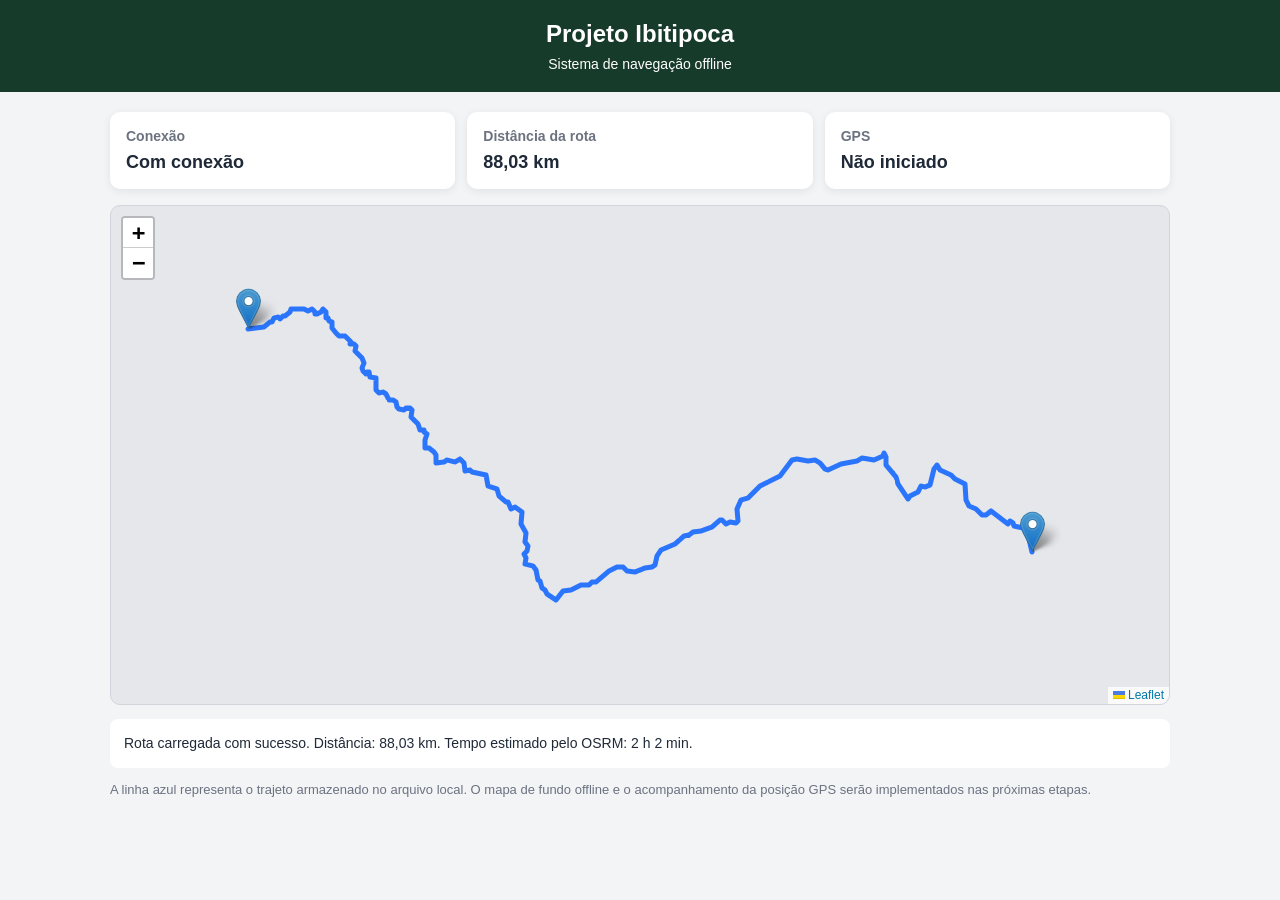
==== src/main/resources/static/index.html @ c3e4a7a7 "Adiciona interface web e dados offline da rota" ====
<!DOCTYPE html>
<html lang="pt-BR">
<head>
    <meta charset="UTF-8">
    <meta name="viewport" content="width=device-width, initial-scale=1.0">

    <title>Projeto Ibitipoca - Navegação Offline</title>

    <link rel="stylesheet" href="./leaflet/leaflet.css">

    <style>
        * {
            box-sizing: border-box;
        }

        body {
            margin: 0;
            font-family: Arial, sans-serif;
            background-color: #f3f4f6;
            color: #1f2937;
        }

        header {
            padding: 20px;
            background-color: #173b2b;
            color: white;
            text-align: center;
        }

        header h1 {
            margin: 0 0 8px;
            font-size: 24px;
        }

        header p {
            margin: 0;
            font-size: 14px;
        }

        main {
            width: 100%;
            max-width: 1100px;
            margin: 0 auto;
            padding: 20px;
        }

        .painel-status {
            display: flex;
            flex-wrap: wrap;
            gap: 12px;
            margin-bottom: 16px;
        }

        .cartao {
            flex: 1;
            min-width: 150px;
            padding: 16px;
            background-color: white;
            border-radius: 10px;
            box-shadow: 0 2px 8px rgba(0, 0, 0, 0.08);
        }

        .cartao h2 {
            margin: 0 0 8px;
            font-size: 14px;
            color: #6b7280;
        }

        .cartao p {
            margin: 0;
            font-size: 18px;
            font-weight: bold;
        }

        #mapa {
            width: 100%;
            height: 500px;
            background-color: #e5e7eb;
            border-radius: 10px;
            border: 1px solid #d1d5db;
            z-index: 1;
        }

        #status {
            margin-top: 14px;
            padding: 14px;
            background-color: white;
            border-radius: 8px;
            font-size: 14px;
            line-height: 1.5;
            overflow-wrap: anywhere;
        }

        .observacao {
            margin-top: 12px;
            color: #6b7280;
            font-size: 13px;
            line-height: 1.5;
        }

        @media (max-width: 600px) {
            main {
                padding: 12px;
            }

            header h1 {
                font-size: 20px;
            }

            #mapa {
                height: 400px;
            }

            .cartao {
                min-width: 130px;
            }
        }
    </style>
</head>

<body>
<header>
    <h1>Projeto Ibitipoca</h1>
    <p>Sistema de navegação offline</p>
</header>

<main>
    <section class="painel-status">
        <div class="cartao">
            <h2>Conexão</h2>
            <p id="conexao">Verificando...</p>
        </div>

        <div class="cartao">
            <h2>Distância da rota</h2>
            <p id="distancia">Calculando...</p>
        </div>

        <div class="cartao">
            <h2>GPS</h2>
            <p id="gps">Não iniciado</p>
        </div>
    </section>

    <section>
        <div id="mapa"></div>
        <div id="status">Inicializando o mapa...</div>

        <p class="observacao">
            A linha azul representa o trajeto armazenado no arquivo local.
            O mapa de fundo offline e o acompanhamento da posição GPS
            serão implementados nas próximas etapas.
        </p>
    </section>
</main>

<script src="./leaflet/leaflet.js"></script>

<script>
    const mapa = L.map('mapa').setView(
        [-21.764227, -43.350427],
        10
    );

    const status = document.getElementById('status');
    const conexao = document.getElementById('conexao');
    const distancia = document.getElementById('distancia');

    function atualizarConexao() {
        conexao.textContent = navigator.onLine
            ? 'Com conexão'
            : 'Sem conexão';
    }

    atualizarConexao();

    window.addEventListener('online', atualizarConexao);
    window.addEventListener('offline', atualizarConexao);

    fetch('./data/rota_navegacao_offline.json')
        .then(resposta => {
            if (!resposta.ok) {
                throw new Error(
                    'Não foi possível carregar o arquivo da rota.'
                );
            }

            return resposta.json();
        })
        .then(dados => {
            if (dados.code !== 'Ok' || !dados.routes?.length) {
                throw new Error(
                    'O arquivo não contém uma rota válida.'
                );
            }

            const rota = dados.routes[0];

            if (!rota.geometry?.coordinates?.length) {
                throw new Error(
                    'A rota não possui coordenadas para desenhar.'
                );
            }

            // O OSRM fornece [longitude, latitude].
            // O Leaflet utiliza [latitude, longitude].
            const coordenadas = rota.geometry.coordinates.map(
                ([longitude, latitude]) => [latitude, longitude]
            );

            const linhaRota = L.polyline(coordenadas, {
                color: '#1769ff',
                weight: 5,
                opacity: 0.9
            }).addTo(mapa);

            L.marker(coordenadas[0])
                .addTo(mapa)
                .bindPopup('Início da rota');

            L.marker(coordenadas[coordenadas.length - 1])
                .addTo(mapa)
                .bindPopup('Fim da rota');

            mapa.fitBounds(linhaRota.getBounds(), {
                padding: [20, 20]
            });

            distancia.textContent =
                (rota.distance / 1000)
                    .toFixed(2)
                    .replace('.', ',') + ' km';

            const duracaoMinutos = Math.round(rota.duration / 60);
            const horas = Math.floor(duracaoMinutos / 60);
            const minutos = duracaoMinutos % 60;

            status.textContent =
                'Rota carregada com sucesso. Distância: ' +
                distancia.textContent +
                '. Tempo estimado pelo OSRM: ' +
                horas + ' h ' + minutos + ' min.';

            console.log('Rota carregada:', rota);
            console.log('Quantidade de coordenadas:', coordenadas.length);
        })
        .catch(erro => {
            console.error('Erro ao carregar a rota:', erro);

            status.textContent =
                'Erro ao carregar a rota: ' + erro.message +
                ' Se o HTML foi aberto diretamente como arquivo, ' +
                'será necessário executar a aplicação em localhost.';
        });
</script>
</body>
</html>
---- src/main/resources/static/leaflet/leaflet.css ----
/* required styles */

.leaflet-pane,
.leaflet-tile,
.leaflet-marker-icon,
.leaflet-marker-shadow,
.leaflet-tile-container,
.leaflet-pane > svg,
.leaflet-pane > canvas,
.leaflet-zoom-box,
.leaflet-image-layer,
.leaflet-layer {
	position: absolute;
	left: 0;
	top: 0;
	}
.leaflet-container {
	overflow: hidden;
	}
.leaflet-tile,
.leaflet-marker-icon,
.leaflet-marker-shadow {
	-webkit-user-select: none;
	   -moz-user-select: none;
	        user-select: none;
	  -webkit-user-drag: none;
	}
/* Prevents IE11 from highlighting tiles in blue */
.leaflet-tile::selection {
	background: transparent;
}
/* Safari renders non-retina tile on retina better with this, but Chrome is worse */
.leaflet-safari .leaflet-tile {
	image-rendering: -webkit-optimize-contrast;
	}
/* hack that prevents hw layers "stretching" when loading new tiles */
.leaflet-safari .leaflet-tile-container {
	width: 1600px;
	height: 1600px;
	-webkit-transform-origin: 0 0;
	}
.leaflet-marker-icon,
.leaflet-marker-shadow {
	display: block;
	}
/* .leaflet-container svg: reset svg max-width decleration shipped in Joomla! (joomla.org) 3.x */
/* .leaflet-container img: map is broken in FF if you have max-width: 100% on tiles */
.leaflet-container .leaflet-overlay-pane svg {
	max-width: none !important;
	max-height: none !important;
	}
.leaflet-container .leaflet-marker-pane img,
.leaflet-container .leaflet-shadow-pane img,
.leaflet-container .leaflet-tile-pane img,
.leaflet-container img.leaflet-image-layer,
.leaflet-container .leaflet-tile {
	max-width: none !important;
	max-height: none !important;
	width: auto;
	padding: 0;
	}

.leaflet-container img.leaflet-tile {
	/* See: https://bugs.chromium.org/p/chromium/issues/detail?id=600120 */
	mix-blend-mode: plus-lighter;
}

.leaflet-container.leaflet-touch-zoom {
	-ms-touch-action: pan-x pan-y;
	touch-action: pan-x pan-y;
	}
.leaflet-container.leaflet-touch-drag {
	-ms-touch-action: pinch-zoom;
	/* Fallback for FF which doesn't support pinch-zoom */
	touch-action: none;
	touch-action: pinch-zoom;
}
.leaflet-container.leaflet-touch-drag.leaflet-touch-zoom {
	-ms-touch-action: none;
	touch-action: none;
}
.leaflet-container {
	-webkit-tap-highlight-color: transparent;
}
.leaflet-container a {
	-webkit-tap-highlight-color: rgba(51, 181, 229, 0.4);
}
.leaflet-tile {
	filter: inherit;
	visibility: hidden;
	}
.leaflet-tile-loaded {
	visibility: inherit;
	}
.leaflet-zoom-box {
	width: 0;
	height: 0;
	-moz-box-sizing: border-box;
	     box-sizing: border-box;
	z-index: 800;
	}
/* workaround for https://bugzilla.mozilla.org/show_bug.cgi?id=888319 */
.leaflet-overlay-pane svg {
	-moz-user-select: none;
	}

.leaflet-pane         { z-index: 400; }

.leaflet-tile-pane    { z-index: 200; }
.leaflet-overlay-pane { z-index: 400; }
.leaflet-shadow-pane  { z-index: 500; }
.leaflet-marker-pane  { z-index: 600; }
.leaflet-tooltip-pane   { z-index: 650; }
.leaflet-popup-pane   { z-index: 700; }

.leaflet-map-pane canvas { z-index: 100; }
.leaflet-map-pane svg    { z-index: 200; }

.leaflet-vml-shape {
	width: 1px;
	height: 1px;
	}
.lvml {
	behavior: url(#default#VML);
	display: inline-block;
	position: absolute;
	}


/* control positioning */

.leaflet-control {
	position: relative;
	z-index: 800;
	pointer-events: visiblePainted; /* IE 9-10 doesn't have auto */
	pointer-events: auto;
	}
.leaflet-top,
.leaflet-bottom {
	position: absolute;
	z-index: 1000;
	pointer-events: none;
	}
.leaflet-top {
	top: 0;
	}
.leaflet-right {
	right: 0;
	}
.leaflet-bottom {
	bottom: 0;
	}
.leaflet-left {
	left: 0;
	}
.leaflet-control {
	float: left;
	clear: both;
	}
.leaflet-right .leaflet-control {
	float: right;
	}
.leaflet-top .leaflet-control {
	margin-top: 10px;
	}
.leaflet-bottom .leaflet-control {
	margin-bottom: 10px;
	}
.leaflet-left .leaflet-control {
	margin-left: 10px;
	}
.leaflet-right .leaflet-control {
	margin-right: 10px;
	}


/* zoom and fade animations */

.leaflet-fade-anim .leaflet-popup {
	opacity: 0;
	-webkit-transition: opacity 0.2s linear;
	   -moz-transition: opacity 0.2s linear;
	        transition: opacity 0.2s linear;
	}
.leaflet-fade-anim .leaflet-map-pane .leaflet-popup {
	opacity: 1;
	}
.leaflet-zoom-animated {
	-webkit-transform-origin: 0 0;
	    -ms-transform-origin: 0 0;
	        transform-origin: 0 0;
	}
svg.leaflet-zoom-animated {
	will-change: transform;
}

.leaflet-zoom-anim .leaflet-zoom-animated {
	-webkit-transition: -webkit-transform 0.25s cubic-bezier(0,0,0.25,1);
	   -moz-transition:    -moz-transform 0.25s cubic-bezier(0,0,0.25,1);
	        transition:         transform 0.25s cubic-bezier(0,0,0.25,1);
	}
.leaflet-zoom-anim .leaflet-tile,
.leaflet-pan-anim .leaflet-tile {
	-webkit-transition: none;
	   -moz-transition: none;
	        transition: none;
	}

.leaflet-zoom-anim .leaflet-zoom-hide {
	visibility: hidden;
	}


/* cursors */

.leaflet-interactive {
	cursor: pointer;
	}
.leaflet-grab {
	cursor: -webkit-grab;
	cursor:    -moz-grab;
	cursor:         grab;
	}
.leaflet-crosshair,
.leaflet-crosshair .leaflet-interactive {
	cursor: crosshair;
	}
.leaflet-popup-pane,
.leaflet-control {
	cursor: auto;
	}
.leaflet-dragging .leaflet-grab,
.leaflet-dragging .leaflet-grab .leaflet-interactive,
.leaflet-dragging .leaflet-marker-draggable {
	cursor: move;
	cursor: -webkit-grabbing;
	cursor:    -moz-grabbing;
	cursor:         grabbing;
	}

/* marker & overlays interactivity */
.leaflet-marker-icon,
.leaflet-marker-shadow,
.leaflet-image-layer,
.leaflet-pane > svg path,
.leaflet-tile-container {
	pointer-events: none;
	}

.leaflet-marker-icon.leaflet-interactive,
.leaflet-image-layer.leaflet-interactive,
.leaflet-pane > svg path.leaflet-interactive,
svg.leaflet-image-layer.leaflet-interactive path {
	pointer-events: visiblePainted; /* IE 9-10 doesn't have auto */
	pointer-events: auto;
	}

/* visual tweaks */

.leaflet-container {
	background: #ddd;
	outline-offset: 1px;
	}
.leaflet-container a {
	color: #0078A8;
	}
.leaflet-zoom-box {
	border: 2px dotted #38f;
	background: rgba(255,255,255,0.5);
	}


/* general typography */
.leaflet-container {
	font-family: "Helvetica Neue", Arial, Helvetica, sans-serif;
	font-size: 12px;
	font-size: 0.75rem;
	line-height: 1.5;
	}


/* general toolbar styles */

.leaflet-bar {
	box-shadow: 0 1px 5px rgba(0,0,0,0.65);
	border-radius: 4px;
	}
.leaflet-bar a {
	background-color: #fff;
	border-bottom: 1px solid #ccc;
	width: 26px;
	height: 26px;
	line-height: 26px;
	display: block;
	text-align: center;
	text-decoration: none;
	color: black;
	}
.leaflet-bar a,
.leaflet-control-layers-toggle {
	background-position: 50% 50%;
	background-repeat: no-repeat;
	display: block;
	}
.leaflet-bar a:hover,
.leaflet-bar a:focus {
	background-color: #f4f4f4;
	}
.leaflet-bar a:first-child {
	border-top-left-radius: 4px;
	border-top-right-radius: 4px;
	}
.leaflet-bar a:last-child {
	border-bottom-left-radius: 4px;
	border-bottom-right-radius: 4px;
	border-bottom: none;
	}
.leaflet-bar a.leaflet-disabled {
	cursor: default;
	background-color: #f4f4f4;
	color: #bbb;
	}

.leaflet-touch .leaflet-bar a {
	width: 30px;
	height: 30px;
	line-height: 30px;
	}
.leaflet-touch .leaflet-bar a:first-child {
	border-top-left-radius: 2px;
	border-top-right-radius: 2px;
	}
.leaflet-touch .leaflet-bar a:last-child {
	border-bottom-left-radius: 2px;
	border-bottom-right-radius: 2px;
	}

/* zoom control */

.leaflet-control-zoom-in,
.leaflet-control-zoom-out {
	font: bold 18px 'Lucida Console', Monaco, monospace;
	text-indent: 1px;
	}

.leaflet-touch .leaflet-control-zoom-in, .leaflet-touch .leaflet-control-zoom-out  {
	font-size: 22px;
	}


/* layers control */

.leaflet-control-layers {
	box-shadow: 0 1px 5px rgba(0,0,0,0.4);
	background: #fff;
	border-radius: 5px;
	}
.leaflet-control-layers-toggle {
	background-image: url(images/layers.png);
	width: 36px;
	height: 36px;
	}
.leaflet-retina .leaflet-control-layers-toggle {
	background-image: url(images/layers-2x.png);
	background-size: 26px 26px;
	}
.leaflet-touch .leaflet-control-layers-toggle {
	width: 44px;
	height: 44px;
	}
.leaflet-control-layers .leaflet-control-layers-list,
.leaflet-control-layers-expanded .leaflet-control-layers-toggle {
	display: none;
	}
.leaflet-control-layers-expanded .leaflet-control-layers-list {
	display: block;
	position: relative;
	}
.leaflet-control-layers-expanded {
	padding: 6px 10px 6px 6px;
	color: #333;
	background: #fff;
	}
.leaflet-control-layers-scrollbar {
	overflow-y: scroll;
	overflow-x: hidden;
	padding-right: 5px;
	}
.leaflet-control-layers-selector {
	margin-top: 2px;
	position: relative;
	top: 1px;
	}
.leaflet-control-layers label {
	display: block;
	font-size: 13px;
	font-size: 1.08333em;
	}
.leaflet-control-layers-separator {
	height: 0;
	border-top: 1px solid #ddd;
	margin: 5px -10px 5px -6px;
	}

/* Default icon URLs */
.leaflet-default-icon-path { /* used only in path-guessing heuristic, see L.Icon.Default */
	background-image: url(images/marker-icon.png);
	}


/* attribution and scale controls */

.leaflet-container .leaflet-control-attribution {
	background: #fff;
	background: rgba(255, 255, 255, 0.8);
	margin: 0;
	}
.leaflet-control-attribution,
.leaflet-control-scale-line {
	padding: 0 5px;
	color: #333;
	line-height: 1.4;
	}
.leaflet-control-attribution a {
	text-decoration: none;
	}
.leaflet-control-attribution a:hover,
.leaflet-control-attribution a:focus {
	text-decoration: underline;
	}
.leaflet-attribution-flag {
	display: inline !important;
	vertical-align: baseline !important;
	width: 1em;
	height: 0.6669em;
	}
.leaflet-left .leaflet-control-scale {
	margin-left: 5px;
	}
.leaflet-bottom .leaflet-control-scale {
	margin-bottom: 5px;
	}
.leaflet-control-scale-line {
	border: 2px solid #777;
	border-top: none;
	line-height: 1.1;
	padding: 2px 5px 1px;
	white-space: nowrap;
	-moz-box-sizing: border-box;
	     box-sizing: border-box;
	background: rgba(255, 255, 255, 0.8);
	text-shadow: 1px 1px #fff;
	}
.leaflet-control-scale-line:not(:first-child) {
	border-top: 2px solid #777;
	border-bottom: none;
	margin-top: -2px;
	}
.leaflet-control-scale-line:not(:first-child):not(:last-child) {
	border-bottom: 2px solid #777;
	}

.leaflet-touch .leaflet-control-attribution,
.leaflet-touch .leaflet-control-layers,
.leaflet-touch .leaflet-bar {
	box-shadow: none;
	}
.leaflet-touch .leaflet-control-layers,
.leaflet-touch .leaflet-bar {
	border: 2px solid rgba(0,0,0,0.2);
	background-clip: padding-box;
	}


/* popup */

.leaflet-popup {
	position: absolute;
	text-align: center;
	margin-bottom: 20px;
	}
.leaflet-popup-content-wrapper {
	padding: 1px;
	text-align: left;
	border-radius: 12px;
	}
.leaflet-popup-content {
	margin: 13px 24px 13px 20px;
	line-height: 1.3;
	font-size: 13px;
	font-size: 1.08333em;
	min-height: 1px;
	}
.leaflet-popup-content p {
	margin: 17px 0;
	margin: 1.3em 0;
	}
.leaflet-popup-tip-container {
	width: 40px;
	height: 20px;
	position: absolute;
	left: 50%;
	margin-top: -1px;
	margin-left: -20px;
	overflow: hidden;
	pointer-events: none;
	}
.leaflet-popup-tip {
	width: 17px;
	height: 17px;
	padding: 1px;

	margin: -10px auto 0;
	pointer-events: auto;

	-webkit-transform: rotate(45deg);
	   -moz-transform: rotate(45deg);
	    -ms-transform: rotate(45deg);
	        transform: rotate(45deg);
	}
.leaflet-popup-content-wrapper,
.leaflet-popup-tip {
	background: white;
	color: #333;
	box-shadow: 0 3px 14px rgba(0,0,0,0.4);
	}
.leaflet-container a.leaflet-popup-close-button {
	position: absolute;
	top: 0;
	right: 0;
	border: none;
	text-align: center;
	width: 24px;
	height: 24px;
	font: 16px/24px Tahoma, Verdana, sans-serif;
	color: #757575;
	text-decoration: none;
	background: transparent;
	}
.leaflet-container a.leaflet-popup-close-button:hover,
.leaflet-container a.leaflet-popup-close-button:focus {
	color: #585858;
	}
.leaflet-popup-scrolled {
	overflow: auto;
	}

.leaflet-oldie .leaflet-popup-content-wrapper {
	-ms-zoom: 1;
	}
.leaflet-oldie .leaflet-popup-tip {
	width: 24px;
	margin: 0 auto;

	-ms-filter: "progid:DXImageTransform.Microsoft.Matrix(M11=0.70710678, M12=0.70710678, M21=-0.70710678, M22=0.70710678)";
	filter: progid:DXImageTransform.Microsoft.Matrix(M11=0.70710678, M12=0.70710678, M21=-0.70710678, M22=0.70710678);
	}

.leaflet-oldie .leaflet-control-zoom,
.leaflet-oldie .leaflet-control-layers,
.leaflet-oldie .leaflet-popup-content-wrapper,
.leaflet-oldie .leaflet-popup-tip {
	border: 1px solid #999;
	}


/* div icon */

.leaflet-div-icon {
	background: #fff;
	border: 1px solid #666;
	}


/* Tooltip */
/* Base styles for the element that has a tooltip */
.leaflet-tooltip {
	position: absolute;
	padding: 6px;
	background-color: #fff;
	border: 1px solid #fff;
	border-radius: 3px;
	color: #222;
	white-space: nowrap;
	-webkit-user-select: none;
	-moz-user-select: none;
	-ms-user-select: none;
	user-select: none;
	pointer-events: none;
	box-shadow: 0 1px 3px rgba(0,0,0,0.4);
	}
.leaflet-tooltip.leaflet-interactive {
	cursor: pointer;
	pointer-events: auto;
	}
.leaflet-tooltip-top:before,
.leaflet-tooltip-bottom:before,
.leaflet-tooltip-left:before,
.leaflet-tooltip-right:before {
	position: absolute;
	pointer-events: none;
	border: 6px solid transparent;
	background: transparent;
	content: "";
	}

/* Directions */

.leaflet-tooltip-bottom {
	margin-top: 6px;
}
.leaflet-tooltip-top {
	margin-top: -6px;
}
.leaflet-tooltip-bottom:before,
.leaflet-tooltip-top:before {
	left: 50%;
	margin-left: -6px;
	}
.leaflet-tooltip-top:before {
	bottom: 0;
	margin-bottom: -12px;
	border-top-color: #fff;
	}
.leaflet-tooltip-bottom:before {
	top: 0;
	margin-top: -12px;
	margin-left: -6px;
	border-bottom-color: #fff;
	}
.leaflet-tooltip-left {
	margin-left: -6px;
}
.leaflet-tooltip-right {
	margin-left: 6px;
}
.leaflet-tooltip-left:before,
.leaflet-tooltip-right:before {
	top: 50%;
	margin-top: -6px;
	}
.leaflet-tooltip-left:before {
	right: 0;
	margin-right: -12px;
	border-left-color: #fff;
	}
.leaflet-tooltip-right:before {
	left: 0;
	margin-left: -12px;
	border-right-color: #fff;
	}

/* Printing */

@media print {
	/* Prevent printers from removing background-images of controls. */
	.leaflet-control {
		-webkit-print-color-adjust: exact;
		print-color-adjust: exact;
		}
	}
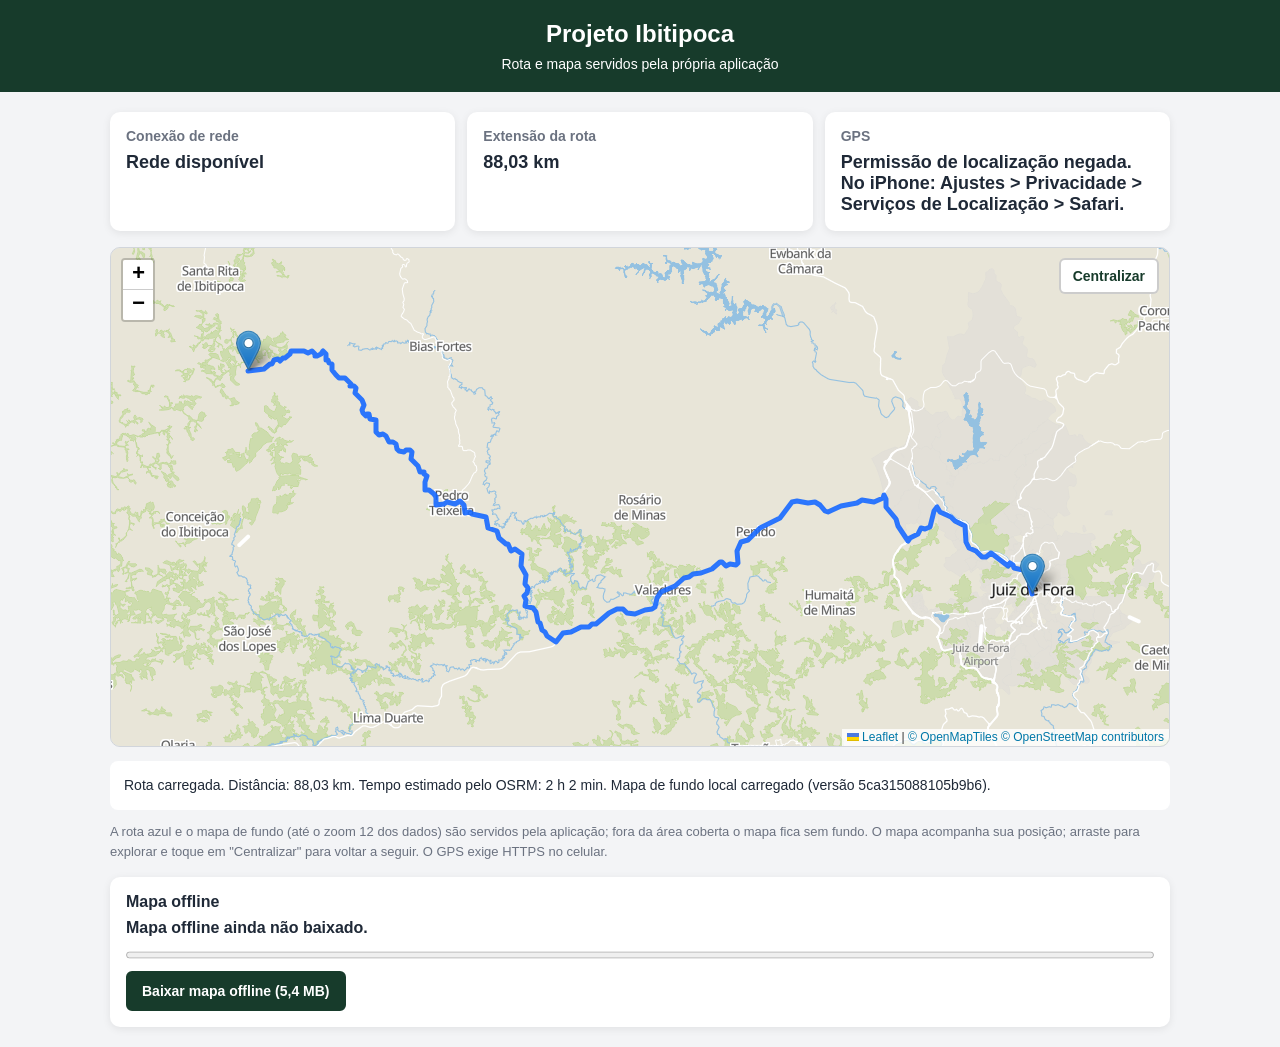
==== commit 3c7901dd: "feat: implementa mapa e navegação offline" ====
--- a/src/main/resources/static/index.html
+++ b/src/main/resources/static/index.html
@@ -1,47 +1,39 @@
-
 <!DOCTYPE html>
 <html lang="pt-BR">
 <head>
     <meta charset="UTF-8">
     <meta name="viewport" content="width=device-width, initial-scale=1.0">
-
-    <title>Projeto Ibitipoca - Navegação Offline</title>
+    <title>Projeto Ibitipoca - Navegação</title>
+
+    <!-- Evita o pedido automático (e o 404) de /favicon.ico -->
+    <link rel="icon" href="data:,">
 
     <link rel="stylesheet" href="./leaflet/leaflet.css">
 
     <style>
-        * {
-            box-sizing: border-box;
-        }
+        * { box-sizing: border-box; }
 
         body {
             margin: 0;
             font-family: Arial, sans-serif;
-            background-color: #f3f4f6;
+            background: #f3f4f6;
             color: #1f2937;
         }
 
         header {
             padding: 20px;
-            background-color: #173b2b;
+            background: #173b2b;
             color: white;
             text-align: center;
         }
 
-        header h1 {
-            margin: 0 0 8px;
-            font-size: 24px;
-        }
-
-        header p {
-            margin: 0;
-            font-size: 14px;
-        }
+        header h1 { margin: 0 0 8px; font-size: 24px; }
+        header p { margin: 0; font-size: 14px; }
 
         main {
             width: 100%;
             max-width: 1100px;
-            margin: 0 auto;
+            margin: auto;
             padding: 20px;
         }
 
@@ -56,9 +48,9 @@
             flex: 1;
             min-width: 150px;
             padding: 16px;
-            background-color: white;
+            background: white;
             border-radius: 10px;
-            box-shadow: 0 2px 8px rgba(0, 0, 0, 0.08);
+            box-shadow: 0 2px 8px #00000014;
         }
 
         .cartao h2 {
@@ -67,25 +59,38 @@
             color: #6b7280;
         }
 
-        .cartao p {
-            margin: 0;
-            font-size: 18px;
-            font-weight: bold;
+        .cartao p { margin: 0; font-size: 18px; font-weight: bold; }
+
+        .cartao.alerta {
+            background: #fde2e1;
+            outline: 3px solid #c92a2a;
+        }
+
+        .cartao.alerta p { color: #a61e1e; }
+
+        .botao-centralizar {
+            padding: 8px 12px;
+            font: bold 14px Arial, sans-serif;
+            color: #173b2b;
+            background: white;
+            border: 2px solid #00000033;
+            border-radius: 6px;
+            cursor: pointer;
         }
 
         #mapa {
             width: 100%;
             height: 500px;
-            background-color: #e5e7eb;
+            background: #e5e7eb;
+            border: 1px solid #d1d5db;
             border-radius: 10px;
-            border: 1px solid #d1d5db;
             z-index: 1;
         }
 
         #status {
             margin-top: 14px;
             padding: 14px;
-            background-color: white;
+            background: white;
             border-radius: 8px;
             font-size: 14px;
             line-height: 1.5;
@@ -99,22 +104,41 @@
             line-height: 1.5;
         }
 
+        .painel-offline {
+            margin-top: 16px;
+            padding: 16px;
+            background: white;
+            border-radius: 10px;
+            box-shadow: 0 2px 8px #00000014;
+        }
+
+        .painel-offline h2 { margin: 0 0 8px; font-size: 16px; }
+        .painel-offline p { margin: 0 0 8px; }
+        #offline-estado { font-weight: bold; }
+        #offline-estado.completo { color: #087f5b; }
+        #offline-estado.problema { color: #a61e1e; }
+
+        #offline-progresso { width: 100%; height: 14px; }
+
+        .botoes-offline { display: flex; flex-wrap: wrap; gap: 8px; margin-top: 8px; }
+
+        .botoes-offline button {
+            padding: 10px 14px;
+            font: bold 14px Arial, sans-serif;
+            border-radius: 6px;
+            border: 2px solid #173b2b;
+            cursor: pointer;
+        }
+
+        #offline-baixar { color: white; background: #173b2b; }
+        #offline-baixar:disabled { opacity: 0.6; cursor: default; }
+        #offline-cancelar { color: #173b2b; background: white; }
+
         @media (max-width: 600px) {
-            main {
-                padding: 12px;
-            }
-
-            header h1 {
-                font-size: 20px;
-            }
-
-            #mapa {
-                height: 400px;
-            }
-
-            .cartao {
-                min-width: 130px;
-            }
+            main { padding: 12px; }
+            header h1 { font-size: 20px; }
+            #mapa { height: 400px; }
+            .cartao { min-width: 130px; }
         }
     </style>
 </head>
@@ -122,22 +146,20 @@
 <body>
 <header>
     <h1>Projeto Ibitipoca</h1>
-    <p>Sistema de navegação offline</p>
+    <p>Rota e mapa servidos pela própria aplicação</p>
 </header>
 
 <main>
     <section class="painel-status">
         <div class="cartao">
-            <h2>Conexão</h2>
+            <h2>Conexão de rede</h2>
             <p id="conexao">Verificando...</p>
         </div>
-
         <div class="cartao">
-            <h2>Distância da rota</h2>
+            <h2>Extensão da rota</h2>
             <p id="distancia">Calculando...</p>
         </div>
-
-        <div class="cartao">
+        <div class="cartao" id="cartao-gps">
             <h2>GPS</h2>
             <p id="gps">Não iniciado</p>
         </div>
@@ -146,35 +168,229 @@
     <section>
         <div id="mapa"></div>
         <div id="status">Inicializando o mapa...</div>
-
         <p class="observacao">
-            A linha azul representa o trajeto armazenado no arquivo local.
-            O mapa de fundo offline e o acompanhamento da posição GPS
-            serão implementados nas próximas etapas.
+            A rota azul e o mapa de fundo (até o zoom 12 dos dados) são servidos pela
+            aplicação; fora da área coberta o mapa fica sem fundo.
+            O mapa acompanha sua posição; arraste para explorar e toque em
+            "Centralizar" para voltar a seguir. O GPS exige HTTPS no celular.
         </p>
     </section>
+
+    <section class="painel-offline" aria-labelledby="titulo-offline">
+        <h2 id="titulo-offline">Mapa offline</h2>
+        <p id="offline-estado" aria-live="polite">Verificando...</p>
+        <progress id="offline-progresso" max="100" value="0" hidden></progress>
+        <p id="offline-detalhe" class="observacao"></p>
+        <div class="botoes-offline">
+            <button id="offline-baixar" type="button" disabled>Baixar mapa offline</button>
+            <button id="offline-cancelar" type="button" hidden>Cancelar</button>
+        </div>
+    </section>
 </main>
 
 <script src="./leaflet/leaflet.js"></script>
-
+<script src="./js/navegacao.js"></script>
+<script src="./js/registro-sw.js"></script>
+<script src="./js/download-mapa.js"></script>
 <script>
+    const status = document.getElementById('status');
+    const conexao = document.getElementById('conexao');
+    const distancia = document.getElementById('distancia');
+    let mensagemRota = '';
+    let mensagemMapa = '';
+    let mensagemOffline = '';
+
+    function atualizarStatus() {
+        status.textContent = [mensagemRota, mensagemMapa, mensagemOffline]
+            .filter(Boolean).join(' ');
+    }
+
+    // Registrado após o carregamento para não competir com a rota e os tiles.
+    window.addEventListener('load', () => {
+        window.RegistroSW.registrar(resultado => {
+            mensagemOffline = resultado.mensagem;
+            atualizarStatus();
+        });
+    });
+
     const mapa = L.map('mapa').setView(
         [-21.764227, -43.350427],
         10
     );
 
-    const status = document.getElementById('status');
-    const conexao = document.getElementById('conexao');
-    const distancia = document.getElementById('distancia');
+    // Ícone dos marcadores de início e fim da rota.
+    // Usa L.icon com URLs completas e relativas, sem passar por
+    // L.Icon.Default (que concatena o imagePath e duplicava o caminho).
+    const iconeMarcador = L.icon({
+        iconUrl:       './leaflet/images/marker-icon.png',
+        shadowUrl:     './leaflet/images/marker-shadow.png',
+        iconSize:      [25, 41],
+        iconAnchor:    [12, 41],
+        popupAnchor:   [1, -34],
+        shadowSize:    [41, 41]
+    });
+
+
+    let tilesCarregados = false;
+    let falhasTiles = 0;
+    let versaoTiles = '';
 
     function atualizarConexao() {
         conexao.textContent = navigator.onLine
-            ? 'Com conexão'
-            : 'Sem conexão';
+            ? 'Rede disponível'
+            : 'Sem conexão de rede';
     }
 
+    function atualizarEstadoMapa() {
+        if (falhasTiles > 0) {
+            mensagemMapa = 'Não foi possível carregar ' + falhasTiles +
+                ' tile(s) do mapa de fundo.';
+        } else if (tilesCarregados) {
+            mensagemMapa = 'Mapa de fundo local carregado (versão ' +
+                versaoTiles + ').';
+        }
+        atualizarStatus();
+    }
+
+    // Tiles PNG gerados por scripts/gerar-tiles.mjs e servidos pela aplicação.
+    fetch('./tiles/manifesto.json')
+        .then(resposta => {
+            if (!resposta.ok) throw new Error('Manifesto dos tiles indisponível.');
+            return resposta.json();
+        })
+        .then(manifesto => {
+            const [oeste, sul, leste, norte] = manifesto.limites;
+            const cobertura = L.latLngBounds([sul, oeste], [norte, leste]);
+            versaoTiles = manifesto.versao;
+
+            // Um tile de 512 px no zoom z equivale ao zoom z + 1 do Leaflet.
+            const camadaMapa = L.tileLayer('./tiles/{z}/{x}/{y}.png', {
+                tileSize: manifesto.tamanhoTile,
+                zoomOffset: -1,
+                minZoom: 1,
+                // Acima do zoom nativo o Leaflet amplia os tiles existentes.
+                maxZoom: 17,
+                maxNativeZoom: manifesto.zoomMax + 1,
+                // Não pede tiles fora da área gerada.
+                bounds: cobertura,
+                attribution: manifesto.atribuicao
+            });
+            camadaMapa.on('tileload', () => {
+                tilesCarregados = true;
+                atualizarEstadoMapa();
+            });
+            camadaMapa.on('tileerror', () => {
+                falhasTiles++;
+                atualizarEstadoMapa();
+            });
+            camadaMapa.addTo(mapa);
+        })
+        .catch(erro => {
+            console.error('Erro ao preparar o mapa de fundo:', erro);
+            mensagemMapa = erro.message ||
+                'Não foi possível carregar o mapa de fundo.';
+            atualizarStatus();
+        });
+
+    // ---- Download do mapa para uso offline ----
+    const offlineEstado = document.getElementById('offline-estado');
+    const offlineProgresso = document.getElementById('offline-progresso');
+    const offlineDetalhe = document.getElementById('offline-detalhe');
+    const botaoBaixar = document.getElementById('offline-baixar');
+    const botaoCancelar = document.getElementById('offline-cancelar');
+
+    function formatarMB(bytes) {
+        return (bytes / 1048576).toLocaleString('pt-BR', {
+            minimumFractionDigits: 1,
+            maximumFractionDigits: 1
+        }) + ' MB';
+    }
+
+    function mostrarDownload(r) {
+        const contagem = r.concluidos + ' de ' + r.total + ' tiles';
+        const baixando = r.estado === 'baixando';
+        let estado;
+        let detalhe = '';
+        let rotuloBotao = 'Continuar download';
+
+        switch (r.estado) {
+            case 'baixando':
+                estado = 'Baixando mapa: ' + r.percentual + '% (' + contagem + ')';
+                detalhe = formatarMB(r.bytesConcluidos) + ' de ' +
+                    formatarMB(r.bytesTotais) + ' guardados; ' +
+                    formatarMB(r.bytesTransferidos) + ' transferidos nesta sessão.';
+                if (r.falhas.length) {
+                    detalhe += ' ' + r.falhas.length + ' falha(s) até agora.';
+                }
+                break;
+            case 'completo':
+                estado = 'Mapa disponível offline (' + r.total + ' tiles, ' +
+                    formatarMB(r.bytesTotais) + ').';
+                detalhe = 'Versão ' + r.versao + '.';
+                if (r.persistente === false) {
+                    detalhe += ' O navegador não garantiu armazenamento permanente; ' +
+                        'no iPhone, use o app adicionado à Tela de Início.';
+                }
+                rotuloBotao = 'Mapa offline completo';
+                break;
+            case 'incompleto':
+                if (r.concluidos === 0) {
+                    estado = 'Mapa offline ainda não baixado.';
+                    rotuloBotao = 'Baixar mapa offline (' + formatarMB(r.bytesTotais) + ')';
+                } else {
+                    estado = 'Mapa offline incompleto: ' + contagem + '.';
+                }
+                break;
+            case 'cancelado':
+                estado = 'Download cancelado: ' + contagem + ' guardados.';
+                break;
+            case 'parcial':
+            case 'espaco':
+            case 'erro':
+                estado = r.mensagem;
+                if (r.total) detalhe = contagem + ' guardados.';
+                rotuloBotao = r.concluidos ? 'Continuar download' : 'Tentar novamente';
+                break;
+            default:
+                estado = r.mensagem || 'Mapa offline indisponível.';
+        }
+
+        offlineEstado.textContent = estado;
+        offlineEstado.classList.toggle('completo', r.estado === 'completo');
+        offlineEstado.classList.toggle('problema',
+            ['parcial', 'espaco', 'erro', 'indisponivel'].includes(r.estado));
+        offlineDetalhe.textContent = detalhe;
+        offlineProgresso.hidden = !r.total;
+        offlineProgresso.value = r.percentual || 0;
+        botaoBaixar.hidden = baixando;
+        botaoBaixar.textContent = rotuloBotao;
+        botaoBaixar.disabled = r.estado === 'completo' || r.estado === 'indisponivel';
+        botaoCancelar.hidden = !baixando;
+        if (!baixando) {
+            botaoCancelar.disabled = false;
+            botaoCancelar.textContent = 'Cancelar';
+        }
+    }
+
+    const downloadMapa = window.DownloadMapa.criar({ aoProgresso: mostrarDownload });
+
+    botaoBaixar.addEventListener('click', () => {
+        botaoBaixar.disabled = true;
+        downloadMapa.baixar();
+    });
+
+    botaoCancelar.addEventListener('click', () => {
+        botaoCancelar.disabled = true;
+        botaoCancelar.textContent = 'Cancelando...';
+        downloadMapa.cancelar();
+    });
+
+    downloadMapa.verificar().then(resultado => {
+        // Não sobrescreve o progresso se o usuário já iniciou o download.
+        if (!downloadMapa.emAndamento()) mostrarDownload(resultado);
+    });
+
     atualizarConexao();
-
     window.addEventListener('online', atualizarConexao);
     window.addEventListener('offline', atualizarConexao);
 
@@ -185,26 +401,21 @@
                     'Não foi possível carregar o arquivo da rota.'
                 );
             }
-
             return resposta.json();
         })
         .then(dados => {
             if (dados.code !== 'Ok' || !dados.routes?.length) {
-                throw new Error(
-                    'O arquivo não contém uma rota válida.'
-                );
+                throw new Error('O arquivo não contém uma rota válida.');
             }
 
             const rota = dados.routes[0];
 
             if (!rota.geometry?.coordinates?.length) {
-                throw new Error(
-                    'A rota não possui coordenadas para desenhar.'
-                );
+                throw new Error('A rota não possui coordenadas.');
             }
 
-            // O OSRM fornece [longitude, latitude].
-            // O Leaflet utiliza [latitude, longitude].
+            // OSRM: [longitude, latitude].
+            // Leaflet: [latitude, longitude].
             const coordenadas = rota.geometry.coordinates.map(
                 ([longitude, latitude]) => [latitude, longitude]
             );
@@ -214,17 +425,17 @@
                 weight: 5,
                 opacity: 0.9
             }).addTo(mapa);
-
-            L.marker(coordenadas[0])
+L.marker(coordenadas[0], { icon: iconeMarcador })
                 .addTo(mapa)
                 .bindPopup('Início da rota');
 
-            L.marker(coordenadas[coordenadas.length - 1])
+            L.marker(coordenadas[coordenadas.length - 1], { icon: iconeMarcador })
                 .addTo(mapa)
                 .bindPopup('Fim da rota');
 
             mapa.fitBounds(linhaRota.getBounds(), {
-                padding: [20, 20]
+                padding: [20, 20],
+                maxZoom: 13
             });
 
             distancia.textContent =
@@ -236,23 +447,82 @@
             const horas = Math.floor(duracaoMinutos / 60);
             const minutos = duracaoMinutos % 60;
 
-            status.textContent =
-                'Rota carregada com sucesso. Distância: ' +
+            mensagemRota =
+                'Rota carregada. Distância: ' +
                 distancia.textContent +
                 '. Tempo estimado pelo OSRM: ' +
                 horas + ' h ' + minutos + ' min.';
+            atualizarStatus();
 
             console.log('Rota carregada:', rota);
-            console.log('Quantidade de coordenadas:', coordenadas.length);
+            console.log(
+                'Quantidade de coordenadas:',
+                coordenadas.length
+            );
+
+            const elementoGPS = document.getElementById('gps');
+            let rastreamentoGPS = null;
+
+            try {
+                rastreamentoGPS = window.NavegacaoGPS.iniciar({
+                    mapa: mapa,
+                    coordenadas: coordenadas,
+                    aoAtualizar: function (dados) {
+                        const mensagens = {
+                            aguardando: 'Aguardando permissão e sinal...',
+                            indisponivel: 'GPS indisponível neste navegador.',
+                            erro: dados.mensagem || 'Erro ao obter localização.',
+                            ativo: dados.precisaoInsuficiente
+                                ? 'GPS ativo (precisão baixa)'
+                                : 'GPS ativo',
+                            desvio: 'ATENÇÃO: possível desvio da rota!'
+                        };
+
+                        let texto = mensagens[dados.estado] ||
+                            dados.mensagem ||
+                            'Estado GPS desconhecido';
+                        if (dados.estado === 'indisponivel' && dados.mensagem) {
+                            texto = dados.mensagem;
+                        }
+
+                        if (typeof dados.precisaoMetros === 'number') {
+                            texto += ' | Precisão: ±' +
+                                Math.round(dados.precisaoMetros) + ' m';
+                        }
+
+                        if (typeof dados.distanciaRotaMetros === 'number') {
+                            texto += ' | Distância da rota: ' +
+                                Math.round(dados.distanciaRotaMetros) + ' m';
+                        }
+
+                        elementoGPS.textContent = texto;
+                        document.getElementById('cartao-gps').classList.toggle(
+                            'alerta',
+                            dados.estado === 'desvio'
+                        );
+                        elementoGPS.setAttribute(
+                            'aria-live',
+                            dados.estado === 'desvio' || dados.estado === 'erro'
+                                ? 'assertive'
+                                : 'polite'
+                        );
+
+                        console.log('Estado GPS:', dados);
+                    }
+                });
+            } catch (erroGPS) {
+                elementoGPS.textContent =
+                    'Não foi possível iniciar o GPS: ' + erroGPS.message;
+                console.error('Falha ao iniciar o GPS:', erroGPS);
+            }
         })
         .catch(erro => {
             console.error('Erro ao carregar a rota:', erro);
-
-            status.textContent =
+            mensagemRota =
                 'Erro ao carregar a rota: ' + erro.message +
-                ' Se o HTML foi aberto diretamente como arquivo, ' +
-                'será necessário executar a aplicação em localhost.';
+                ' Verifique se a aplicação Java está em execução.';
+            atualizarStatus();
         });
 </script>
 </body>
-</html>
+</html>
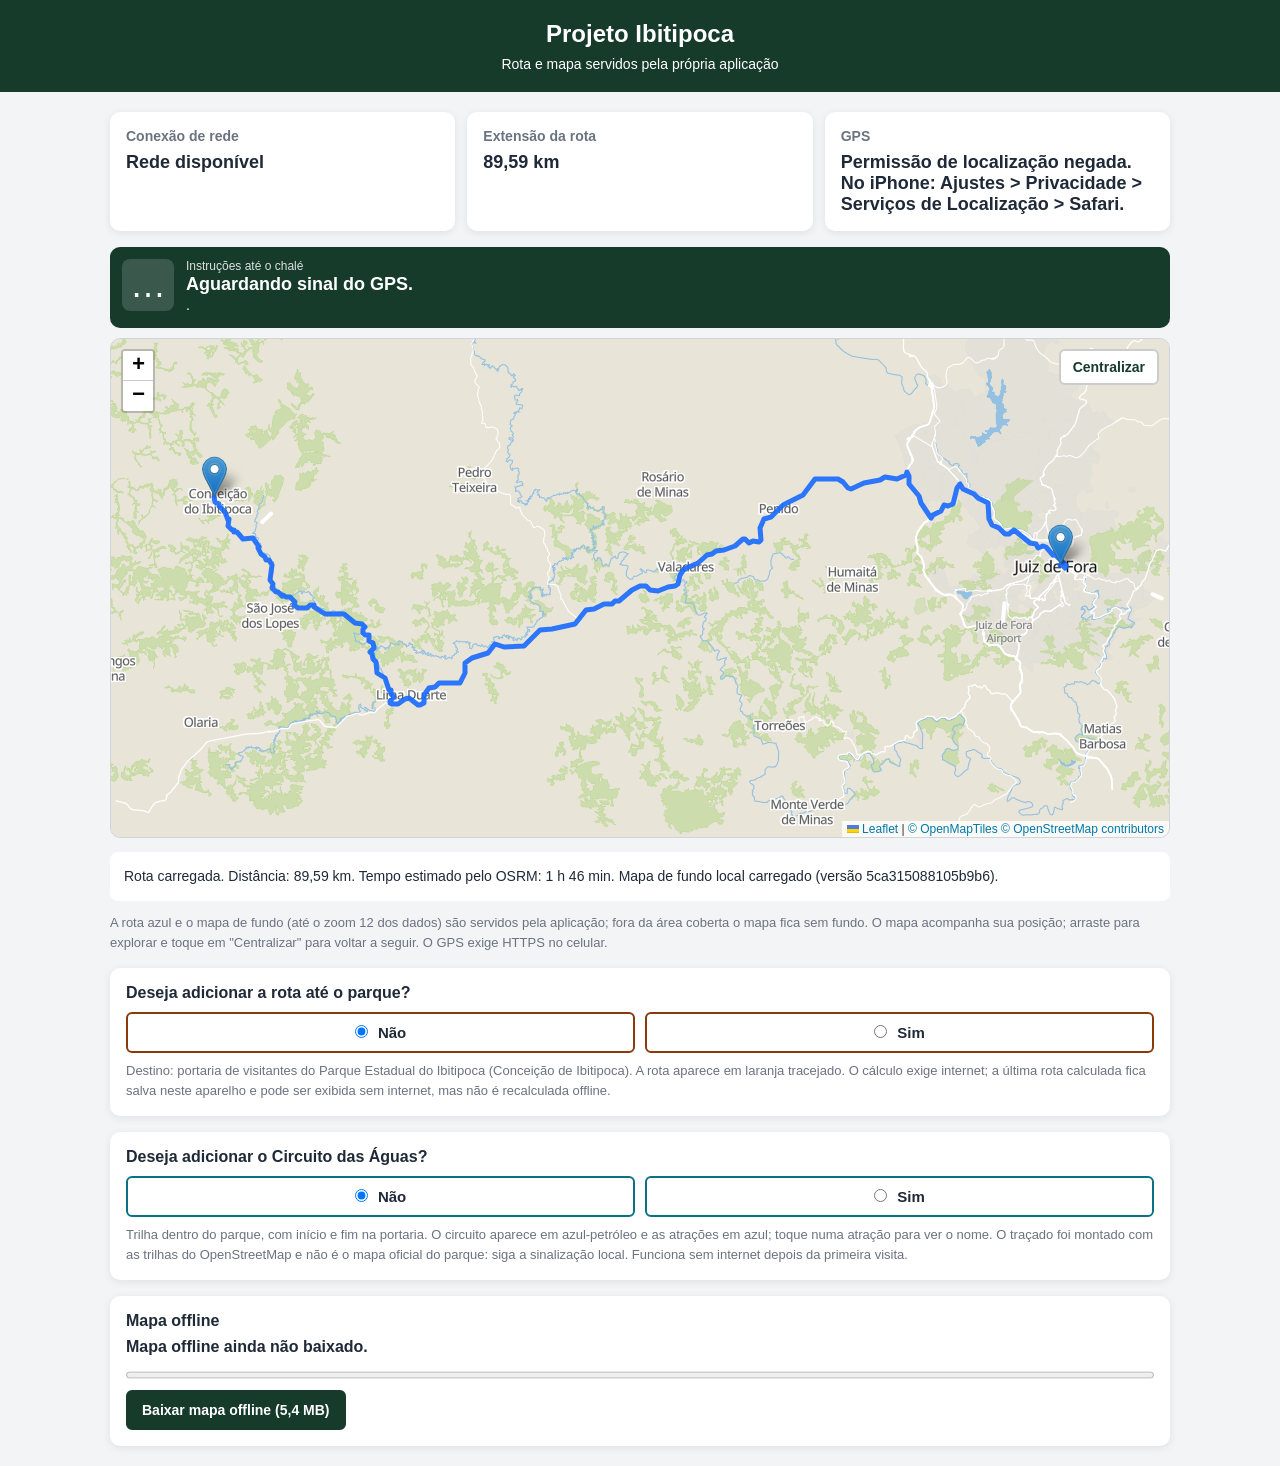
==== commit 21ebd215: "feat: novo front-end, circuito das aguas, service worker v4 e testes" ====
--- a/src/main/resources/static/index.html
+++ b/src/main/resources/static/index.html
@@ -134,11 +134,95 @@
         #offline-baixar:disabled { opacity: 0.6; cursor: default; }
         #offline-cancelar { color: #173b2b; background: white; }
 
+        .painel-instrucoes {
+            display: flex;
+            gap: 12px;
+            align-items: flex-start;
+            margin-bottom: 10px;
+            padding: 12px;
+            background: #173b2b;
+            color: white;
+            border-radius: 10px;
+        }
+
+        .painel-instrucoes.parque { background: #8a3a0b; }
+        .painel-instrucoes.alerta { outline: 3px solid #ffd43b; }
+
+        .instr-icone {
+            flex: 0 0 52px;
+            height: 52px;
+            font-size: 36px;
+            line-height: 52px;
+            text-align: center;
+            background: #ffffff26;
+            border-radius: 8px;
+        }
+
+        .instr-corpo { flex: 1; min-width: 0; }
+        .instr-corpo p { margin: 0; }
+        .instr-destino { font-size: 12px; opacity: 0.85; }
+        .instr-texto { font-size: 18px; font-weight: bold; line-height: 1.3; }
+        .instr-detalhe { margin-top: 4px !important; font-size: 14px; }
+        .instr-detalhe span + span::before { content: " · "; }
+        .instr-seguinte, .instr-aviso { margin-top: 4px !important; font-size: 13px; opacity: 0.9; }
+        .instr-aviso:empty, .instr-seguinte:empty { display: none; }
+
+        .visualmente-oculto {
+            position: absolute;
+            width: 1px;
+            height: 1px;
+            overflow: hidden;
+            clip: rect(0 0 0 0);
+            white-space: nowrap;
+        }
+
+        .painel-parque {
+            margin-top: 16px;
+            padding: 16px;
+            background: white;
+            border-radius: 10px;
+            box-shadow: 0 2px 8px #00000014;
+        }
+
+        .painel-parque fieldset { margin: 0; padding: 0; border: 0; }
+        .painel-parque legend { padding: 0; font-size: 16px; font-weight: bold; }
+        .painel-parque p { margin: 8px 0 0; }
+        .opcoes-parque { display: flex; gap: 10px; margin-top: 10px; }
+
+        .opcoes-parque label {
+            flex: 1;
+            padding: 10px 14px;
+            font: bold 15px Arial, sans-serif;
+            text-align: center;
+            border: 2px solid #8a3a0b;
+            border-radius: 6px;
+            cursor: pointer;
+        }
+
+        .opcoes-parque input { margin: 0 6px 0 0; }
+        #parque-estado, #circuito-estado { font-weight: bold; }
+        #parque-estado.problema, #circuito-estado.problema { color: #a61e1e; }
+        .painel-circuito .opcoes-parque label { border-color: #0b7285; }
+
+        #parque-calcular {
+            margin-top: 10px;
+            padding: 10px 14px;
+            font: bold 14px Arial, sans-serif;
+            color: white;
+            background: #8a3a0b;
+            border: 2px solid #8a3a0b;
+            border-radius: 6px;
+            cursor: pointer;
+        }
+
+        #parque-calcular:disabled { opacity: 0.6; cursor: default; }
+
         @media (max-width: 600px) {
             main { padding: 12px; }
             header h1 { font-size: 20px; }
             #mapa { height: 400px; }
             .cartao { min-width: 130px; }
+            .instr-texto { font-size: 16px; }
         }
     </style>
 </head>
@@ -165,6 +249,20 @@
         </div>
     </section>
 
+    <section id="painel-instrucoes" class="painel-instrucoes" aria-labelledby="instr-destino">
+        <div id="instr-icone" class="instr-icone" aria-hidden="true">…</div>
+        <div class="instr-corpo">
+            <p id="instr-destino" class="instr-destino">Instruções até o chalé</p>
+            <p id="instr-texto" class="instr-texto">Carregando instruções...</p>
+            <p class="instr-detalhe">
+                <span id="instr-distancia"></span><span id="instr-restante"></span>
+            </p>
+            <p id="instr-seguinte" class="instr-seguinte"></p>
+            <p id="instr-aviso" class="instr-aviso"></p>
+        </div>
+        <p id="instr-anuncio" class="visualmente-oculto" aria-live="polite"></p>
+    </section>
+
     <section>
         <div id="mapa"></div>
         <div id="status">Inicializando o mapa...</div>
@@ -173,6 +271,43 @@
             aplicação; fora da área coberta o mapa fica sem fundo.
             O mapa acompanha sua posição; arraste para explorar e toque em
             "Centralizar" para voltar a seguir. O GPS exige HTTPS no celular.
+        </p>
+    </section>
+
+    <section class="painel-parque">
+        <fieldset>
+            <legend>Deseja adicionar a rota até o parque?</legend>
+            <div class="opcoes-parque">
+                <label><input type="radio" name="rota-parque" value="nao" checked> Não</label>
+                <label><input type="radio" name="rota-parque" value="sim"> Sim</label>
+            </div>
+        </fieldset>
+        <p id="parque-estado" aria-live="polite"></p>
+        <p id="parque-detalhe" class="observacao"></p>
+        <button id="parque-calcular" type="button" hidden>Calcular a partir da posição atual</button>
+        <p class="observacao">
+            Destino: portaria de visitantes do Parque Estadual do Ibitipoca
+            (Conceição de Ibitipoca). A rota aparece em laranja tracejado.
+            O cálculo exige internet; a última rota calculada fica salva neste
+            aparelho e pode ser exibida sem internet, mas não é recalculada offline.
+        </p>
+    </section>
+
+    <section class="painel-parque painel-circuito">
+        <fieldset>
+            <legend>Deseja adicionar o Circuito das Águas?</legend>
+            <div class="opcoes-parque">
+                <label><input type="radio" name="circuito-aguas" value="nao" checked> Não</label>
+                <label><input type="radio" name="circuito-aguas" value="sim"> Sim</label>
+            </div>
+        </fieldset>
+        <p id="circuito-estado" aria-live="polite"></p>
+        <p class="observacao">
+            Trilha dentro do parque, com início e fim na portaria. O circuito
+            aparece em azul-petróleo e as atrações em azul; toque numa atração
+            para ver o nome. O traçado foi montado com as trilhas do
+            OpenStreetMap e não é o mapa oficial do parque: siga a sinalização
+            local. Funciona sem internet depois da primeira visita.
         </p>
     </section>
 
@@ -190,6 +325,9 @@
 
 <script src="./leaflet/leaflet.js"></script>
 <script src="./js/navegacao.js"></script>
+<script src="./js/instrucoes.js"></script>
+<script src="./js/rota-parque.js"></script>
+<script src="./js/circuito-aguas.js"></script>
 <script src="./js/registro-sw.js"></script>
 <script src="./js/download-mapa.js"></script>
 <script>
@@ -394,6 +532,215 @@
     window.addEventListener('online', atualizarConexao);
     window.addEventListener('offline', atualizarConexao);
 
+    // ---- Instruções passo a passo ----
+    // Usam as leituras que navegacao.js já entrega; não abrem outro GPS.
+    const painelInstrucoes = document.getElementById('painel-instrucoes');
+    const instrIcone = document.getElementById('instr-icone');
+    const instrDestino = document.getElementById('instr-destino');
+    const instrTexto = document.getElementById('instr-texto');
+    const instrDistancia = document.getElementById('instr-distancia');
+    const instrRestante = document.getElementById('instr-restante');
+    const instrSeguinte = document.getElementById('instr-seguinte');
+    const instrAviso = document.getElementById('instr-aviso');
+    const instrAnuncio = document.getElementById('instr-anuncio');
+
+    let ultimaLeituraGPS = null;
+    let acompanhadorPrincipal = null;
+    let acompanhadorParque = null;
+    let rotaDoAcompanhadorParque = null;
+    let motivoSemInstrucoes = 'Carregando instruções...';
+
+    function acompanhadorAtivo() {
+        return acompanhadorParque || acompanhadorPrincipal;
+    }
+
+    function mostrarInstrucoes(r) {
+        const parque = acompanhadorParque !== null;
+        painelInstrucoes.classList.toggle('parque', parque);
+        instrDestino.textContent = parque
+            ? 'Instruções até a portaria do parque'
+            : 'Instruções até o chalé';
+
+        if (!r) {
+            instrIcone.textContent = '…';
+            instrTexto.textContent = motivoSemInstrucoes;
+            instrDistancia.textContent = '';
+            instrRestante.textContent = '';
+            instrSeguinte.textContent = '';
+            instrAviso.textContent = '';
+            return;
+        }
+
+        instrIcone.textContent = r.icone || '…';
+        instrTexto.textContent = r.instrucao || r.mensagem || '';
+        instrDistancia.textContent = r.instrucao && r.estado !== 'chegou'
+            ? 'Manobra: ' + (r.distanciaManobraTexto || '—') : '';
+        instrRestante.textContent = r.instrucao
+            ? 'Destino: ' + (r.restanteTexto || '—') : '';
+        instrSeguinte.textContent = r.seguinte ? 'Depois: ' + r.seguinte : '';
+        instrAviso.textContent = r.instrucao ? (r.mensagem || '') : '';
+        painelInstrucoes.classList.toggle('alerta',
+            ['fora-da-rota', 'sem-sinal', 'confirmando'].includes(r.estado));
+
+        // Anuncia só quando a manobra muda, não a cada metro.
+        const anuncio = r.textoManobra || r.mensagem || '';
+        if (instrAnuncio.textContent !== anuncio) instrAnuncio.textContent = anuncio;
+    }
+
+    function alimentarInstrucoes() {
+        const acompanhador = acompanhadorAtivo();
+        if (!acompanhador) {
+            mostrarInstrucoes(null);
+            return;
+        }
+        try {
+            mostrarInstrucoes(ultimaLeituraGPS
+                ? acompanhador.atualizar(ultimaLeituraGPS)
+                : acompanhador.estadoAtual());
+        } catch (erro) {
+            console.error('Erro ao atualizar as instruções:', erro);
+        }
+    }
+
+    // Etapas do OSRM guardadas à parte; a rota principal não é alterada.
+    const etapasPrincipal = fetch('./data/etapas_rota_principal.json')
+        .then(resposta => {
+            if (!resposta.ok) throw new Error('arquivo de etapas indisponível');
+            return resposta.json();
+        })
+        .catch(erro => ({ erro: erro }));
+
+    function prepararInstrucoesPrincipal(rota, coordenadas) {
+        etapasPrincipal.then(dados => {
+            if (dados.erro || dados.formato !== 'ibitipoca-etapas-v1') {
+                throw new Error('Instruções indisponíveis: arquivo de etapas não carregado.');
+            }
+            // Etapas geradas para outra rota não são usadas.
+            if (Math.abs(dados.rota.distancia - rota.distance) > 1) {
+                throw new Error('Instruções indisponíveis: as etapas são de outra rota.');
+            }
+            const preparo = window.InstrucoesNavegacao.preparar(dados.etapas, coordenadas);
+            if (!preparo.valido) throw new Error('Instruções indisponíveis: ' + preparo.motivo);
+            acompanhadorPrincipal = window.InstrucoesNavegacao.criarAcompanhador(preparo);
+            alimentarInstrucoes();
+        }).catch(erro => {
+            console.warn(erro);
+            motivoSemInstrucoes = erro.message;
+            alimentarInstrucoes();
+        });
+    }
+
+    // ---- Rota opcional até o parque ----
+    const parqueEstado = document.getElementById('parque-estado');
+    const parqueDetalhe = document.getElementById('parque-detalhe');
+    const parqueCalcular = document.getElementById('parque-calcular');
+    const opcoesParque = document.querySelectorAll('input[name="rota-parque"]');
+
+    function descreverRotaParque(rota, recalculadaAgora) {
+        const quando = new Date(rota.criadaEm).toLocaleString('pt-BR', {
+            day: '2-digit', month: '2-digit', hour: '2-digit', minute: '2-digit'
+        });
+        let texto = (rota.distancia / 1000).toFixed(1).replace('.', ',') + ' km, cerca de ' +
+            Math.max(1, Math.round(rota.duracao / 60)) + ' min. Calculada em ' + quando +
+            ' a partir de ' + rota.origem.latitude.toFixed(5) + ', ' +
+            rota.origem.longitude.toFixed(5) + '.';
+        if (!recalculadaAgora) {
+            texto += ' Rota salva: não foi recalculada a partir da posição atual.';
+        }
+        if (ultimaLeituraGPS) {
+            const afastamento = window.NavegacaoGPS.distanciaMetros(
+                [ultimaLeituraGPS.latitude, ultimaLeituraGPS.longitude],
+                [rota.origem.latitude, rota.origem.longitude]);
+            if (afastamento > 300) {
+                texto += ' Você está a ' + window.InstrucoesNavegacao
+                    .formatarDistancia(afastamento) + ' do ponto de origem dela.';
+            }
+        }
+        if (!rota.etapas.length) texto += ' Esta rota não tem etapas de navegação.';
+        return texto;
+    }
+
+    function mostrarParque(e) {
+        const problema = ['erro', 'sem-rede', 'aguardando-gps'].includes(e.estado);
+        parqueEstado.classList.toggle('problema', problema);
+        parqueCalcular.hidden = !e.ativa;
+        parqueCalcular.disabled = e.estado === 'calculando';
+
+        if (!e.ativa) {
+            parqueEstado.textContent = '';
+            parqueDetalhe.textContent = '';
+        } else {
+            parqueEstado.textContent = e.mensagem;
+            parqueDetalhe.textContent = e.rota
+                ? descreverRotaParque(e.rota, e.estado === 'pronta' && e.recalculadaAgora)
+                : '';
+        }
+
+        // As instruções seguem a rota do parque enquanto ela estiver exibida.
+        const rota = e.ativa ? e.rota : null;
+        if (rota !== rotaDoAcompanhadorParque) {
+            rotaDoAcompanhadorParque = rota;
+            acompanhadorParque = null;
+            if (rota) {
+                const coordenadasParque = rota.coordenadas.map(([lon, lat]) => [lat, lon]);
+                acompanhadorParque = window.InstrucoesNavegacao.criarAcompanhador(
+                    window.InstrucoesNavegacao.preparar(rota.etapas, coordenadasParque));
+            }
+            alimentarInstrucoes();
+        }
+    }
+
+    let rotaParque = null;
+    try {
+        rotaParque = window.RotaParque.criar({
+            mapa: mapa,
+            obterPosicao: () => ultimaLeituraGPS && {
+                latitude: ultimaLeituraGPS.latitude,
+                longitude: ultimaLeituraGPS.longitude,
+                precisao: ultimaLeituraGPS.precisao,
+                timestamp: ultimaLeituraGPS.recebidaEm
+            },
+            aoMudar: mostrarParque
+        });
+    } catch (erroParque) {
+        console.error('Rota do parque indisponível:', erroParque);
+        parqueEstado.textContent = 'Rota do parque indisponível nesta página.';
+    }
+
+    opcoesParque.forEach(opcao => opcao.addEventListener('change', () => {
+        if (!rotaParque || !opcao.checked) return;
+        if (opcao.value === 'sim') rotaParque.ativar();
+        else rotaParque.desativar();
+    }));
+
+    parqueCalcular.addEventListener('click', () => {
+        if (rotaParque) rotaParque.calcular();
+    });
+
+    // ---- Circuito das Águas (opcional) ----
+    const circuitoEstado = document.getElementById('circuito-estado');
+    const opcoesCircuito = document.querySelectorAll('input[name="circuito-aguas"]');
+
+    let circuitoAguas = null;
+    try {
+        circuitoAguas = window.CircuitoAguas.criar({
+            mapa: mapa,
+            aoMudar: e => {
+                circuitoEstado.textContent = e.mensagem;
+                circuitoEstado.classList.toggle('problema', e.estado === 'erro');
+            }
+        });
+    } catch (erroCircuito) {
+        console.error('Circuito das Águas indisponível:', erroCircuito);
+        circuitoEstado.textContent = 'Circuito das Águas indisponível nesta página.';
+    }
+
+    opcoesCircuito.forEach(opcao => opcao.addEventListener('change', () => {
+        if (!circuitoAguas || !opcao.checked) return;
+        if (opcao.value === 'sim') circuitoAguas.ativar();
+        else circuitoAguas.desativar();
+    }));
+
     fetch('./data/rota_navegacao_offline.json')
         .then(resposta => {
             if (!resposta.ok) {
@@ -459,6 +806,8 @@
                 'Quantidade de coordenadas:',
                 coordenadas.length
             );
+
+            prepararInstrucoesPrincipal(rota, coordenadas);
 
             const elementoGPS = document.getElementById('gps');
             let rastreamentoGPS = null;
@@ -508,6 +857,19 @@
                         );
 
                         console.log('Estado GPS:', dados);
+
+                        if (typeof dados.latitude === 'number') {
+                            ultimaLeituraGPS = {
+                                latitude: dados.latitude,
+                                longitude: dados.longitude,
+                                precisao: dados.precisaoMetros,
+                                timestamp: dados.timestamp,
+                                recebidaEm: Date.now()
+                            };
+                            alimentarInstrucoes();
+                        } else if (dados.estado === 'erro' && acompanhadorAtivo()) {
+                            mostrarInstrucoes(acompanhadorAtivo().marcarSemSinal());
+                        }
                     }
                 });
             } catch (erroGPS) {
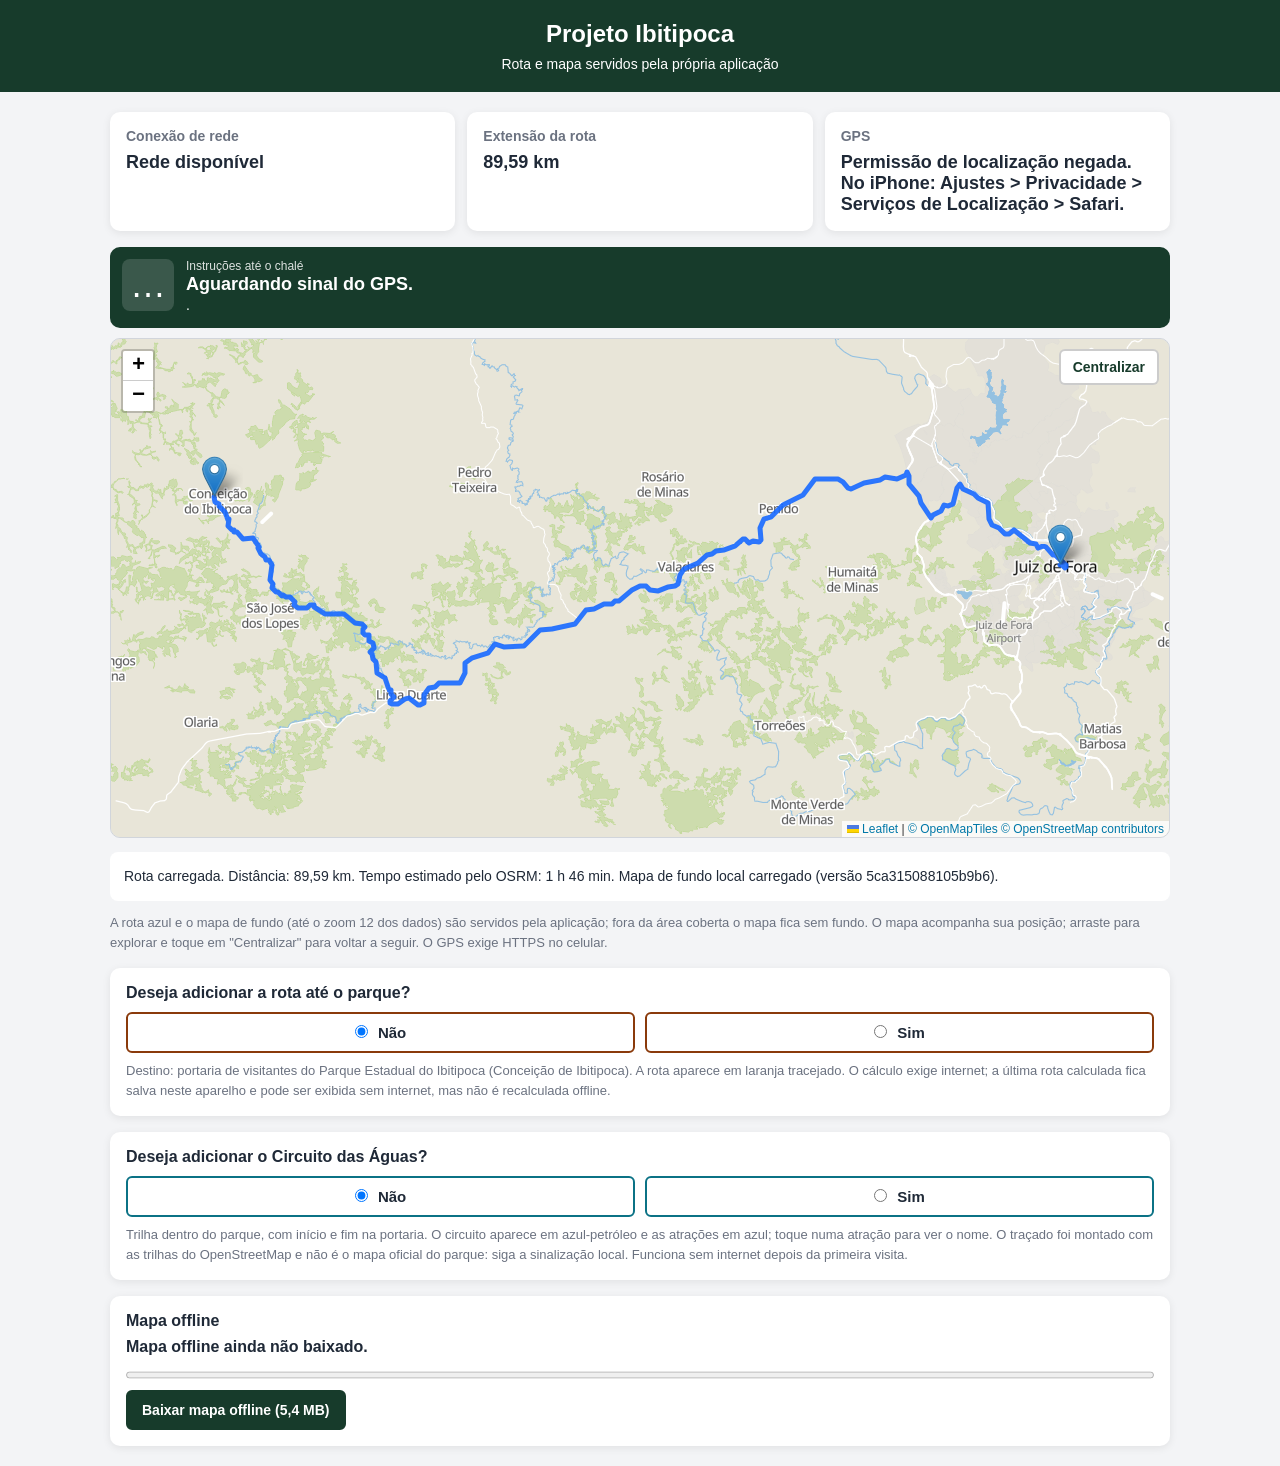
==== commit c96858ba: "fix: limita zoom maximo a 15 para o mapa nao sumir no iOS" ====
--- a/src/main/resources/static/index.html
+++ b/src/main/resources/static/index.html
@@ -407,7 +407,7 @@
                 zoomOffset: -1,
                 minZoom: 1,
                 // Acima do zoom nativo o Leaflet amplia os tiles existentes.
-                maxZoom: 17,
+                maxZoom: 15,
                 maxNativeZoom: manifesto.zoomMax + 1,
                 // Não pede tiles fora da área gerada.
                 bounds: cobertura,
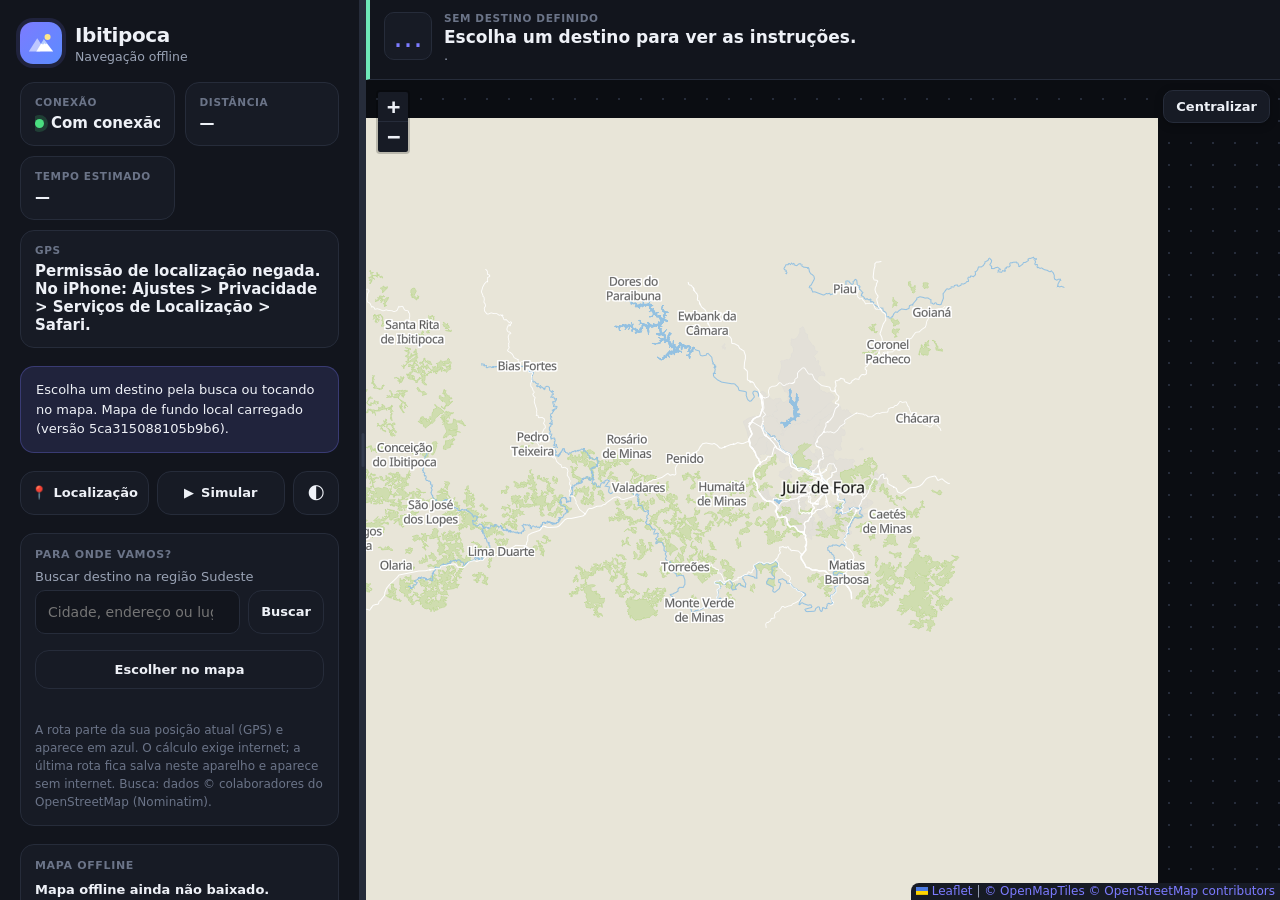
==== commit 8f84eb44: "refactor: remove os trajetos fixos e promove a nova interface O app passa a ter um único fluxo: rota" ====
--- a/src/main/resources/static/index.html
+++ b/src/main/resources/static/index.html
@@ -3,888 +3,190 @@
 <head>
     <meta charset="UTF-8">
     <meta name="viewport" content="width=device-width, initial-scale=1.0">
-    <title>Projeto Ibitipoca - Navegação</title>
+    <title>Ibitipoca · Navegação Offline</title>
 
     <!-- Evita o pedido automático (e o 404) de /favicon.ico -->
     <link rel="icon" href="data:,">
 
     <link rel="stylesheet" href="./leaflet/leaflet.css">
-
-    <style>
-        * { box-sizing: border-box; }
-
-        body {
-            margin: 0;
-            font-family: Arial, sans-serif;
-            background: #f3f4f6;
-            color: #1f2937;
-        }
-
-        header {
-            padding: 20px;
-            background: #173b2b;
-            color: white;
-            text-align: center;
-        }
-
-        header h1 { margin: 0 0 8px; font-size: 24px; }
-        header p { margin: 0; font-size: 14px; }
-
-        main {
-            width: 100%;
-            max-width: 1100px;
-            margin: auto;
-            padding: 20px;
-        }
-
-        .painel-status {
-            display: flex;
-            flex-wrap: wrap;
-            gap: 12px;
-            margin-bottom: 16px;
-        }
-
-        .cartao {
-            flex: 1;
-            min-width: 150px;
-            padding: 16px;
-            background: white;
-            border-radius: 10px;
-            box-shadow: 0 2px 8px #00000014;
-        }
-
-        .cartao h2 {
-            margin: 0 0 8px;
-            font-size: 14px;
-            color: #6b7280;
-        }
-
-        .cartao p { margin: 0; font-size: 18px; font-weight: bold; }
-
-        .cartao.alerta {
-            background: #fde2e1;
-            outline: 3px solid #c92a2a;
-        }
-
-        .cartao.alerta p { color: #a61e1e; }
-
-        .botao-centralizar {
-            padding: 8px 12px;
-            font: bold 14px Arial, sans-serif;
-            color: #173b2b;
-            background: white;
-            border: 2px solid #00000033;
-            border-radius: 6px;
-            cursor: pointer;
-        }
-
-        #mapa {
-            width: 100%;
-            height: 500px;
-            background: #e5e7eb;
-            border: 1px solid #d1d5db;
-            border-radius: 10px;
-            z-index: 1;
-        }
-
-        #status {
-            margin-top: 14px;
-            padding: 14px;
-            background: white;
-            border-radius: 8px;
-            font-size: 14px;
-            line-height: 1.5;
-            overflow-wrap: anywhere;
-        }
-
-        .observacao {
-            margin-top: 12px;
-            color: #6b7280;
-            font-size: 13px;
-            line-height: 1.5;
-        }
-
-        .painel-offline {
-            margin-top: 16px;
-            padding: 16px;
-            background: white;
-            border-radius: 10px;
-            box-shadow: 0 2px 8px #00000014;
-        }
-
-        .painel-offline h2 { margin: 0 0 8px; font-size: 16px; }
-        .painel-offline p { margin: 0 0 8px; }
-        #offline-estado { font-weight: bold; }
-        #offline-estado.completo { color: #087f5b; }
-        #offline-estado.problema { color: #a61e1e; }
-
-        #offline-progresso { width: 100%; height: 14px; }
-
-        .botoes-offline { display: flex; flex-wrap: wrap; gap: 8px; margin-top: 8px; }
-
-        .botoes-offline button {
-            padding: 10px 14px;
-            font: bold 14px Arial, sans-serif;
-            border-radius: 6px;
-            border: 2px solid #173b2b;
-            cursor: pointer;
-        }
-
-        #offline-baixar { color: white; background: #173b2b; }
-        #offline-baixar:disabled { opacity: 0.6; cursor: default; }
-        #offline-cancelar { color: #173b2b; background: white; }
-
-        .painel-instrucoes {
-            display: flex;
-            gap: 12px;
-            align-items: flex-start;
-            margin-bottom: 10px;
-            padding: 12px;
-            background: #173b2b;
-            color: white;
-            border-radius: 10px;
-        }
-
-        .painel-instrucoes.parque { background: #8a3a0b; }
-        .painel-instrucoes.alerta { outline: 3px solid #ffd43b; }
-
-        .instr-icone {
-            flex: 0 0 52px;
-            height: 52px;
-            font-size: 36px;
-            line-height: 52px;
-            text-align: center;
-            background: #ffffff26;
-            border-radius: 8px;
-        }
-
-        .instr-corpo { flex: 1; min-width: 0; }
-        .instr-corpo p { margin: 0; }
-        .instr-destino { font-size: 12px; opacity: 0.85; }
-        .instr-texto { font-size: 18px; font-weight: bold; line-height: 1.3; }
-        .instr-detalhe { margin-top: 4px !important; font-size: 14px; }
-        .instr-detalhe span + span::before { content: " · "; }
-        .instr-seguinte, .instr-aviso { margin-top: 4px !important; font-size: 13px; opacity: 0.9; }
-        .instr-aviso:empty, .instr-seguinte:empty { display: none; }
-
-        .visualmente-oculto {
-            position: absolute;
-            width: 1px;
-            height: 1px;
-            overflow: hidden;
-            clip: rect(0 0 0 0);
-            white-space: nowrap;
-        }
-
-        .painel-parque {
-            margin-top: 16px;
-            padding: 16px;
-            background: white;
-            border-radius: 10px;
-            box-shadow: 0 2px 8px #00000014;
-        }
-
-        .painel-parque fieldset { margin: 0; padding: 0; border: 0; }
-        .painel-parque legend { padding: 0; font-size: 16px; font-weight: bold; }
-        .painel-parque p { margin: 8px 0 0; }
-        .opcoes-parque { display: flex; gap: 10px; margin-top: 10px; }
-
-        .opcoes-parque label {
-            flex: 1;
-            padding: 10px 14px;
-            font: bold 15px Arial, sans-serif;
-            text-align: center;
-            border: 2px solid #8a3a0b;
-            border-radius: 6px;
-            cursor: pointer;
-        }
-
-        .opcoes-parque input { margin: 0 6px 0 0; }
-        #parque-estado, #circuito-estado { font-weight: bold; }
-        #parque-estado.problema, #circuito-estado.problema { color: #a61e1e; }
-        .painel-circuito .opcoes-parque label { border-color: #0b7285; }
-
-        #parque-calcular {
-            margin-top: 10px;
-            padding: 10px 14px;
-            font: bold 14px Arial, sans-serif;
-            color: white;
-            background: #8a3a0b;
-            border: 2px solid #8a3a0b;
-            border-radius: 6px;
-            cursor: pointer;
-        }
-
-        #parque-calcular:disabled { opacity: 0.6; cursor: default; }
-
-        @media (max-width: 600px) {
-            main { padding: 12px; }
-            header h1 { font-size: 20px; }
-            #mapa { height: 400px; }
-            .cartao { min-width: 130px; }
-            .instr-texto { font-size: 16px; }
-        }
-    </style>
+    <link rel="stylesheet" href="./css/tokens.css">
+    <link rel="stylesheet" href="./css/base.css">
+    <link rel="stylesheet" href="./css/sidebar.css">
+    <link rel="stylesheet" href="./css/components.css">
+    <link rel="stylesheet" href="./css/map.css">
+    <link rel="stylesheet" href="./css/navegacao-novo.css">
 </head>
 
+<!--
+    Interface principal (visual de GuilhermeTavares, commit 7e2f040).
+    Destino livre: a rota parte da posição atual (GPS) até o destino
+    escolhido por busca ou toque no mapa (rota-destino.js, busca-destino.js).
+    Módulos: navegacao.js (único watchPosition), instrucoes.js,
+    download-mapa.js e registro-sw.js. Tiles locais em ./tiles/.
+-->
 <body>
-<header>
-    <h1>Projeto Ibitipoca</h1>
-    <p>Rota e mapa servidos pela própria aplicação</p>
-</header>
+<div class="app" id="app">
+    <aside class="sidebar" id="sidebar">
+        <header class="brand">
+            <span class="brand__mark" aria-hidden="true">
+                <svg viewBox="0 0 32 32" fill="none"
+                     xmlns="http://www.w3.org/2000/svg">
+                    <!-- sol -->
+                    <circle cx="23" cy="9.5" r="3.2" fill="#fde68a"/>
+                    <!-- montanha de trás -->
+                    <path d="M3 25 L12 11 L18 20 L15 25 Z"
+                          fill="rgba(255,255,255,0.55)"/>
+                    <!-- montanha da frente com pico nevado -->
+                    <path d="M11 25 L19 12 L29 25 Z" fill="#ffffff"/>
+                    <path d="M19 12 L22.4 16.5 L21 17.3 L19.7 16.3
+                             L18.3 17.5 L15.6 16.5 Z"
+                          fill="rgba(91,140,255,0.45)"/>
+                </svg>
+            </span>
+            <div>
+                <h1 class="brand__title">Ibitipoca</h1>
+                <p class="brand__subtitle">Navegação offline</p>
+            </div>
+            <button type="button" class="brand__toggle" id="btn-toggle"
+                    title="Expandir/recolher" aria-label="Expandir ou recolher">
+                ☰
+            </button>
+        </header>
 
-<main>
-    <section class="painel-status">
-        <div class="cartao">
-            <h2>Conexão de rede</h2>
-            <p id="conexao">Verificando...</p>
+        <section class="stats">
+            <article class="stat">
+                <span class="stat__label">Conexão</span>
+                <span class="stat__value" id="conexao">
+                    <span class="dot"></span>Verificando
+                </span>
+            </article>
+            <article class="stat">
+                <span class="stat__label">Distância</span>
+                <span class="stat__value" id="distancia">—</span>
+            </article>
+            <article class="stat">
+                <span class="stat__label">Tempo estimado</span>
+                <span class="stat__value" id="tempo">—</span>
+            </article>
+            <article class="stat" id="cartao-gps">
+                <span class="stat__label">GPS</span>
+                <span class="stat__value" id="gps">Não iniciado</span>
+            </article>
+        </section>
+
+        <div class="status" id="status" role="status" aria-live="polite">
+            Inicializando o mapa…
         </div>
-        <div class="cartao">
-            <h2>Extensão da rota</h2>
-            <p id="distancia">Calculando...</p>
+
+        <div class="actions">
+            <button type="button" class="btn" id="btn-gps"
+                    title="Voltar a seguir sua posição no mapa">
+                <span aria-hidden="true">📍</span> Localização
+            </button>
+            <button type="button" class="btn" id="btn-sim">
+                <span aria-hidden="true">▶</span> Simular
+            </button>
+            <button type="button" class="btn btn--ghost" id="btn-tema"
+                    title="Alternar tema" aria-label="Alternar tema">
+                🌓
+            </button>
         </div>
-        <div class="cartao" id="cartao-gps">
-            <h2>GPS</h2>
-            <p id="gps">Não iniciado</p>
-        </div>
-    </section>
 
-    <section id="painel-instrucoes" class="painel-instrucoes" aria-labelledby="instr-destino">
-        <div id="instr-icone" class="instr-icone" aria-hidden="true">…</div>
-        <div class="instr-corpo">
-            <p id="instr-destino" class="instr-destino">Instruções até o chalé</p>
-            <p id="instr-texto" class="instr-texto">Carregando instruções...</p>
-            <p class="instr-detalhe">
-                <span id="instr-distancia"></span><span id="instr-restante"></span>
+        <section class="painel" aria-labelledby="titulo-destino">
+            <h2 class="painel__titulo" id="titulo-destino">Para onde vamos?</h2>
+            <form id="destino-busca" class="destino-busca" role="search">
+                <label for="destino-texto">Buscar destino na região Sudeste</label>
+                <div class="destino-busca__linha">
+                    <input id="destino-texto" type="search" autocomplete="off"
+                           minlength="3" maxlength="120" required
+                           placeholder="Cidade, endereço ou lugar">
+                    <button class="btn" type="submit" id="destino-buscar">Buscar</button>
+                </div>
+            </form>
+            <p id="destino-busca-estado" aria-live="polite"></p>
+            <ul id="destino-resultados" class="destino-resultados" hidden></ul>
+            <button type="button" class="btn destino-mapa" id="destino-mapa" aria-pressed="false">
+                Escolher no mapa
+            </button>
+            <p id="destino-estado" aria-live="polite"></p>
+            <p id="destino-detalhe" class="note"></p>
+            <div class="destino-acoes">
+                <button type="button" class="btn" id="destino-calcular" hidden>
+                    Calcular rota
+                </button>
+                <button type="button" class="btn" id="destino-limpar" hidden>
+                    Limpar destino
+                </button>
+            </div>
+            <p class="note">
+                A rota parte da sua posição atual (GPS) e aparece em azul. O cálculo
+                exige internet; a última rota fica salva neste aparelho e aparece sem
+                internet. Busca: dados © colaboradores do OpenStreetMap (Nominatim).
             </p>
-            <p id="instr-seguinte" class="instr-seguinte"></p>
-            <p id="instr-aviso" class="instr-aviso"></p>
-        </div>
-        <p id="instr-anuncio" class="visualmente-oculto" aria-live="polite"></p>
-    </section>
+        </section>
 
-    <section>
+        <section class="steps" id="steps-wrap" hidden>
+            <h2 class="steps__title" id="steps-titulo">Instruções da rota</h2>
+            <ol class="steps__list" id="steps-list"></ol>
+        </section>
+
+        <section class="painel" aria-labelledby="titulo-offline">
+            <h2 class="painel__titulo" id="titulo-offline">Mapa offline</h2>
+            <p id="offline-estado" aria-live="polite">Verificando...</p>
+            <progress id="offline-progresso" max="100" value="0" hidden></progress>
+            <p id="offline-detalhe" class="note"></p>
+            <div class="actions">
+                <button id="offline-baixar" class="btn" type="button" disabled>Baixar mapa offline</button>
+                <button id="offline-cancelar" class="btn" type="button" hidden>Cancelar</button>
+            </div>
+        </section>
+
+        <p class="note">
+            A rota e o mapa de fundo (até o zoom 12 dos dados) são servidos pela
+            aplicação. O mapa acompanha sua posição; arraste para explorar e use
+            "Localização" para voltar a seguir. Tocar numa instrução mostra o
+            ponto no mapa. O GPS exige HTTPS no celular.
+        </p>
+    </aside>
+
+    <div class="resizer" id="resizer" role="separator"
+         aria-orientation="vertical" tabindex="0"
+         aria-label="Redimensionar painel lateral"></div>
+
+    <main class="map-wrap">
+        <section id="painel-instrucoes" class="painel-instrucoes" aria-labelledby="instr-destino">
+            <div id="instr-icone" class="instr-icone" aria-hidden="true">…</div>
+            <div class="instr-corpo">
+                <p id="instr-destino" class="instr-destino">Sem destino definido</p>
+                <p id="instr-texto" class="instr-texto">Escolha um destino para ver as instruções.</p>
+                <p class="instr-detalhe">
+                    <span id="instr-distancia"></span><span id="instr-restante"></span>
+                </p>
+                <p id="instr-seguinte" class="instr-seguinte"></p>
+                <p id="instr-aviso" class="instr-aviso"></p>
+            </div>
+            <p id="instr-anuncio" class="visualmente-oculto" aria-live="polite"></p>
+        </section>
         <div id="mapa"></div>
-        <div id="status">Inicializando o mapa...</div>
-        <p class="observacao">
-            A rota azul e o mapa de fundo (até o zoom 12 dos dados) são servidos pela
-            aplicação; fora da área coberta o mapa fica sem fundo.
-            O mapa acompanha sua posição; arraste para explorar e toque em
-            "Centralizar" para voltar a seguir. O GPS exige HTTPS no celular.
-        </p>
-    </section>
-
-    <section class="painel-parque">
-        <fieldset>
-            <legend>Deseja adicionar a rota até o parque?</legend>
-            <div class="opcoes-parque">
-                <label><input type="radio" name="rota-parque" value="nao" checked> Não</label>
-                <label><input type="radio" name="rota-parque" value="sim"> Sim</label>
-            </div>
-        </fieldset>
-        <p id="parque-estado" aria-live="polite"></p>
-        <p id="parque-detalhe" class="observacao"></p>
-        <button id="parque-calcular" type="button" hidden>Calcular a partir da posição atual</button>
-        <p class="observacao">
-            Destino: portaria de visitantes do Parque Estadual do Ibitipoca
-            (Conceição de Ibitipoca). A rota aparece em laranja tracejado.
-            O cálculo exige internet; a última rota calculada fica salva neste
-            aparelho e pode ser exibida sem internet, mas não é recalculada offline.
-        </p>
-    </section>
-
-    <section class="painel-parque painel-circuito">
-        <fieldset>
-            <legend>Deseja adicionar o Circuito das Águas?</legend>
-            <div class="opcoes-parque">
-                <label><input type="radio" name="circuito-aguas" value="nao" checked> Não</label>
-                <label><input type="radio" name="circuito-aguas" value="sim"> Sim</label>
-            </div>
-        </fieldset>
-        <p id="circuito-estado" aria-live="polite"></p>
-        <p class="observacao">
-            Trilha dentro do parque, com início e fim na portaria. O circuito
-            aparece em azul-petróleo e as atrações em azul; toque numa atração
-            para ver o nome. O traçado foi montado com as trilhas do
-            OpenStreetMap e não é o mapa oficial do parque: siga a sinalização
-            local. Funciona sem internet depois da primeira visita.
-        </p>
-    </section>
-
-    <section class="painel-offline" aria-labelledby="titulo-offline">
-        <h2 id="titulo-offline">Mapa offline</h2>
-        <p id="offline-estado" aria-live="polite">Verificando...</p>
-        <progress id="offline-progresso" max="100" value="0" hidden></progress>
-        <p id="offline-detalhe" class="observacao"></p>
-        <div class="botoes-offline">
-            <button id="offline-baixar" type="button" disabled>Baixar mapa offline</button>
-            <button id="offline-cancelar" type="button" hidden>Cancelar</button>
-        </div>
-    </section>
-</main>
+    </main>
+</div>
 
 <script src="./leaflet/leaflet.js"></script>
+<!-- Navegação: os mesmos módulos do index.html -->
 <script src="./js/navegacao.js"></script>
 <script src="./js/instrucoes.js"></script>
-<script src="./js/rota-parque.js"></script>
-<script src="./js/circuito-aguas.js"></script>
+<script src="./js/rota-destino.js"></script>
+<script src="./js/busca-destino.js"></script>
 <script src="./js/registro-sw.js"></script>
 <script src="./js/download-mapa.js"></script>
-<script>
-    const status = document.getElementById('status');
-    const conexao = document.getElementById('conexao');
-    const distancia = document.getElementById('distancia');
-    let mensagemRota = '';
-    let mensagemMapa = '';
-    let mensagemOffline = '';
-
-    function atualizarStatus() {
-        status.textContent = [mensagemRota, mensagemMapa, mensagemOffline]
-            .filter(Boolean).join(' ');
-    }
-
-    // Registrado após o carregamento para não competir com a rota e os tiles.
-    window.addEventListener('load', () => {
-        window.RegistroSW.registrar(resultado => {
-            mensagemOffline = resultado.mensagem;
-            atualizarStatus();
-        });
-    });
-
-    const mapa = L.map('mapa').setView(
-        [-21.764227, -43.350427],
-        10
-    );
-
-    // Ícone dos marcadores de início e fim da rota.
-    // Usa L.icon com URLs completas e relativas, sem passar por
-    // L.Icon.Default (que concatena o imagePath e duplicava o caminho).
-    const iconeMarcador = L.icon({
-        iconUrl:       './leaflet/images/marker-icon.png',
-        shadowUrl:     './leaflet/images/marker-shadow.png',
-        iconSize:      [25, 41],
-        iconAnchor:    [12, 41],
-        popupAnchor:   [1, -34],
-        shadowSize:    [41, 41]
-    });
-
-
-    let tilesCarregados = false;
-    let falhasTiles = 0;
-    let versaoTiles = '';
-
-    function atualizarConexao() {
-        conexao.textContent = navigator.onLine
-            ? 'Rede disponível'
-            : 'Sem conexão de rede';
-    }
-
-    function atualizarEstadoMapa() {
-        if (falhasTiles > 0) {
-            mensagemMapa = 'Não foi possível carregar ' + falhasTiles +
-                ' tile(s) do mapa de fundo.';
-        } else if (tilesCarregados) {
-            mensagemMapa = 'Mapa de fundo local carregado (versão ' +
-                versaoTiles + ').';
-        }
-        atualizarStatus();
-    }
-
-    // Tiles PNG gerados por scripts/gerar-tiles.mjs e servidos pela aplicação.
-    fetch('./tiles/manifesto.json')
-        .then(resposta => {
-            if (!resposta.ok) throw new Error('Manifesto dos tiles indisponível.');
-            return resposta.json();
-        })
-        .then(manifesto => {
-            const [oeste, sul, leste, norte] = manifesto.limites;
-            const cobertura = L.latLngBounds([sul, oeste], [norte, leste]);
-            versaoTiles = manifesto.versao;
-
-            // Um tile de 512 px no zoom z equivale ao zoom z + 1 do Leaflet.
-            const camadaMapa = L.tileLayer('./tiles/{z}/{x}/{y}.png', {
-                tileSize: manifesto.tamanhoTile,
-                zoomOffset: -1,
-                minZoom: 1,
-                // Acima do zoom nativo o Leaflet amplia os tiles existentes.
-                maxZoom: 15,
-                maxNativeZoom: manifesto.zoomMax + 1,
-                // Não pede tiles fora da área gerada.
-                bounds: cobertura,
-                attribution: manifesto.atribuicao
-            });
-            camadaMapa.on('tileload', () => {
-                tilesCarregados = true;
-                atualizarEstadoMapa();
-            });
-            camadaMapa.on('tileerror', () => {
-                falhasTiles++;
-                atualizarEstadoMapa();
-            });
-            camadaMapa.addTo(mapa);
-        })
-        .catch(erro => {
-            console.error('Erro ao preparar o mapa de fundo:', erro);
-            mensagemMapa = erro.message ||
-                'Não foi possível carregar o mapa de fundo.';
-            atualizarStatus();
-        });
-
-    // ---- Download do mapa para uso offline ----
-    const offlineEstado = document.getElementById('offline-estado');
-    const offlineProgresso = document.getElementById('offline-progresso');
-    const offlineDetalhe = document.getElementById('offline-detalhe');
-    const botaoBaixar = document.getElementById('offline-baixar');
-    const botaoCancelar = document.getElementById('offline-cancelar');
-
-    function formatarMB(bytes) {
-        return (bytes / 1048576).toLocaleString('pt-BR', {
-            minimumFractionDigits: 1,
-            maximumFractionDigits: 1
-        }) + ' MB';
-    }
-
-    function mostrarDownload(r) {
-        const contagem = r.concluidos + ' de ' + r.total + ' tiles';
-        const baixando = r.estado === 'baixando';
-        let estado;
-        let detalhe = '';
-        let rotuloBotao = 'Continuar download';
-
-        switch (r.estado) {
-            case 'baixando':
-                estado = 'Baixando mapa: ' + r.percentual + '% (' + contagem + ')';
-                detalhe = formatarMB(r.bytesConcluidos) + ' de ' +
-                    formatarMB(r.bytesTotais) + ' guardados; ' +
-                    formatarMB(r.bytesTransferidos) + ' transferidos nesta sessão.';
-                if (r.falhas.length) {
-                    detalhe += ' ' + r.falhas.length + ' falha(s) até agora.';
-                }
-                break;
-            case 'completo':
-                estado = 'Mapa disponível offline (' + r.total + ' tiles, ' +
-                    formatarMB(r.bytesTotais) + ').';
-                detalhe = 'Versão ' + r.versao + '.';
-                if (r.persistente === false) {
-                    detalhe += ' O navegador não garantiu armazenamento permanente; ' +
-                        'no iPhone, use o app adicionado à Tela de Início.';
-                }
-                rotuloBotao = 'Mapa offline completo';
-                break;
-            case 'incompleto':
-                if (r.concluidos === 0) {
-                    estado = 'Mapa offline ainda não baixado.';
-                    rotuloBotao = 'Baixar mapa offline (' + formatarMB(r.bytesTotais) + ')';
-                } else {
-                    estado = 'Mapa offline incompleto: ' + contagem + '.';
-                }
-                break;
-            case 'cancelado':
-                estado = 'Download cancelado: ' + contagem + ' guardados.';
-                break;
-            case 'parcial':
-            case 'espaco':
-            case 'erro':
-                estado = r.mensagem;
-                if (r.total) detalhe = contagem + ' guardados.';
-                rotuloBotao = r.concluidos ? 'Continuar download' : 'Tentar novamente';
-                break;
-            default:
-                estado = r.mensagem || 'Mapa offline indisponível.';
-        }
-
-        offlineEstado.textContent = estado;
-        offlineEstado.classList.toggle('completo', r.estado === 'completo');
-        offlineEstado.classList.toggle('problema',
-            ['parcial', 'espaco', 'erro', 'indisponivel'].includes(r.estado));
-        offlineDetalhe.textContent = detalhe;
-        offlineProgresso.hidden = !r.total;
-        offlineProgresso.value = r.percentual || 0;
-        botaoBaixar.hidden = baixando;
-        botaoBaixar.textContent = rotuloBotao;
-        botaoBaixar.disabled = r.estado === 'completo' || r.estado === 'indisponivel';
-        botaoCancelar.hidden = !baixando;
-        if (!baixando) {
-            botaoCancelar.disabled = false;
-            botaoCancelar.textContent = 'Cancelar';
-        }
-    }
-
-    const downloadMapa = window.DownloadMapa.criar({ aoProgresso: mostrarDownload });
-
-    botaoBaixar.addEventListener('click', () => {
-        botaoBaixar.disabled = true;
-        downloadMapa.baixar();
-    });
-
-    botaoCancelar.addEventListener('click', () => {
-        botaoCancelar.disabled = true;
-        botaoCancelar.textContent = 'Cancelando...';
-        downloadMapa.cancelar();
-    });
-
-    downloadMapa.verificar().then(resultado => {
-        // Não sobrescreve o progresso se o usuário já iniciou o download.
-        if (!downloadMapa.emAndamento()) mostrarDownload(resultado);
-    });
-
-    atualizarConexao();
-    window.addEventListener('online', atualizarConexao);
-    window.addEventListener('offline', atualizarConexao);
-
-    // ---- Instruções passo a passo ----
-    // Usam as leituras que navegacao.js já entrega; não abrem outro GPS.
-    const painelInstrucoes = document.getElementById('painel-instrucoes');
-    const instrIcone = document.getElementById('instr-icone');
-    const instrDestino = document.getElementById('instr-destino');
-    const instrTexto = document.getElementById('instr-texto');
-    const instrDistancia = document.getElementById('instr-distancia');
-    const instrRestante = document.getElementById('instr-restante');
-    const instrSeguinte = document.getElementById('instr-seguinte');
-    const instrAviso = document.getElementById('instr-aviso');
-    const instrAnuncio = document.getElementById('instr-anuncio');
-
-    let ultimaLeituraGPS = null;
-    let acompanhadorPrincipal = null;
-    let acompanhadorParque = null;
-    let rotaDoAcompanhadorParque = null;
-    let motivoSemInstrucoes = 'Carregando instruções...';
-
-    function acompanhadorAtivo() {
-        return acompanhadorParque || acompanhadorPrincipal;
-    }
-
-    function mostrarInstrucoes(r) {
-        const parque = acompanhadorParque !== null;
-        painelInstrucoes.classList.toggle('parque', parque);
-        instrDestino.textContent = parque
-            ? 'Instruções até a portaria do parque'
-            : 'Instruções até o chalé';
-
-        if (!r) {
-            instrIcone.textContent = '…';
-            instrTexto.textContent = motivoSemInstrucoes;
-            instrDistancia.textContent = '';
-            instrRestante.textContent = '';
-            instrSeguinte.textContent = '';
-            instrAviso.textContent = '';
-            return;
-        }
-
-        instrIcone.textContent = r.icone || '…';
-        instrTexto.textContent = r.instrucao || r.mensagem || '';
-        instrDistancia.textContent = r.instrucao && r.estado !== 'chegou'
-            ? 'Manobra: ' + (r.distanciaManobraTexto || '—') : '';
-        instrRestante.textContent = r.instrucao
-            ? 'Destino: ' + (r.restanteTexto || '—') : '';
-        instrSeguinte.textContent = r.seguinte ? 'Depois: ' + r.seguinte : '';
-        instrAviso.textContent = r.instrucao ? (r.mensagem || '') : '';
-        painelInstrucoes.classList.toggle('alerta',
-            ['fora-da-rota', 'sem-sinal', 'confirmando'].includes(r.estado));
-
-        // Anuncia só quando a manobra muda, não a cada metro.
-        const anuncio = r.textoManobra || r.mensagem || '';
-        if (instrAnuncio.textContent !== anuncio) instrAnuncio.textContent = anuncio;
-    }
-
-    function alimentarInstrucoes() {
-        const acompanhador = acompanhadorAtivo();
-        if (!acompanhador) {
-            mostrarInstrucoes(null);
-            return;
-        }
-        try {
-            mostrarInstrucoes(ultimaLeituraGPS
-                ? acompanhador.atualizar(ultimaLeituraGPS)
-                : acompanhador.estadoAtual());
-        } catch (erro) {
-            console.error('Erro ao atualizar as instruções:', erro);
-        }
-    }
-
-    // Etapas do OSRM guardadas à parte; a rota principal não é alterada.
-    const etapasPrincipal = fetch('./data/etapas_rota_principal.json')
-        .then(resposta => {
-            if (!resposta.ok) throw new Error('arquivo de etapas indisponível');
-            return resposta.json();
-        })
-        .catch(erro => ({ erro: erro }));
-
-    function prepararInstrucoesPrincipal(rota, coordenadas) {
-        etapasPrincipal.then(dados => {
-            if (dados.erro || dados.formato !== 'ibitipoca-etapas-v1') {
-                throw new Error('Instruções indisponíveis: arquivo de etapas não carregado.');
-            }
-            // Etapas geradas para outra rota não são usadas.
-            if (Math.abs(dados.rota.distancia - rota.distance) > 1) {
-                throw new Error('Instruções indisponíveis: as etapas são de outra rota.');
-            }
-            const preparo = window.InstrucoesNavegacao.preparar(dados.etapas, coordenadas);
-            if (!preparo.valido) throw new Error('Instruções indisponíveis: ' + preparo.motivo);
-            acompanhadorPrincipal = window.InstrucoesNavegacao.criarAcompanhador(preparo);
-            alimentarInstrucoes();
-        }).catch(erro => {
-            console.warn(erro);
-            motivoSemInstrucoes = erro.message;
-            alimentarInstrucoes();
-        });
-    }
-
-    // ---- Rota opcional até o parque ----
-    const parqueEstado = document.getElementById('parque-estado');
-    const parqueDetalhe = document.getElementById('parque-detalhe');
-    const parqueCalcular = document.getElementById('parque-calcular');
-    const opcoesParque = document.querySelectorAll('input[name="rota-parque"]');
-
-    function descreverRotaParque(rota, recalculadaAgora) {
-        const quando = new Date(rota.criadaEm).toLocaleString('pt-BR', {
-            day: '2-digit', month: '2-digit', hour: '2-digit', minute: '2-digit'
-        });
-        let texto = (rota.distancia / 1000).toFixed(1).replace('.', ',') + ' km, cerca de ' +
-            Math.max(1, Math.round(rota.duracao / 60)) + ' min. Calculada em ' + quando +
-            ' a partir de ' + rota.origem.latitude.toFixed(5) + ', ' +
-            rota.origem.longitude.toFixed(5) + '.';
-        if (!recalculadaAgora) {
-            texto += ' Rota salva: não foi recalculada a partir da posição atual.';
-        }
-        if (ultimaLeituraGPS) {
-            const afastamento = window.NavegacaoGPS.distanciaMetros(
-                [ultimaLeituraGPS.latitude, ultimaLeituraGPS.longitude],
-                [rota.origem.latitude, rota.origem.longitude]);
-            if (afastamento > 300) {
-                texto += ' Você está a ' + window.InstrucoesNavegacao
-                    .formatarDistancia(afastamento) + ' do ponto de origem dela.';
-            }
-        }
-        if (!rota.etapas.length) texto += ' Esta rota não tem etapas de navegação.';
-        return texto;
-    }
-
-    function mostrarParque(e) {
-        const problema = ['erro', 'sem-rede', 'aguardando-gps'].includes(e.estado);
-        parqueEstado.classList.toggle('problema', problema);
-        parqueCalcular.hidden = !e.ativa;
-        parqueCalcular.disabled = e.estado === 'calculando';
-
-        if (!e.ativa) {
-            parqueEstado.textContent = '';
-            parqueDetalhe.textContent = '';
-        } else {
-            parqueEstado.textContent = e.mensagem;
-            parqueDetalhe.textContent = e.rota
-                ? descreverRotaParque(e.rota, e.estado === 'pronta' && e.recalculadaAgora)
-                : '';
-        }
-
-        // As instruções seguem a rota do parque enquanto ela estiver exibida.
-        const rota = e.ativa ? e.rota : null;
-        if (rota !== rotaDoAcompanhadorParque) {
-            rotaDoAcompanhadorParque = rota;
-            acompanhadorParque = null;
-            if (rota) {
-                const coordenadasParque = rota.coordenadas.map(([lon, lat]) => [lat, lon]);
-                acompanhadorParque = window.InstrucoesNavegacao.criarAcompanhador(
-                    window.InstrucoesNavegacao.preparar(rota.etapas, coordenadasParque));
-            }
-            alimentarInstrucoes();
-        }
-    }
-
-    let rotaParque = null;
-    try {
-        rotaParque = window.RotaParque.criar({
-            mapa: mapa,
-            obterPosicao: () => ultimaLeituraGPS && {
-                latitude: ultimaLeituraGPS.latitude,
-                longitude: ultimaLeituraGPS.longitude,
-                precisao: ultimaLeituraGPS.precisao,
-                timestamp: ultimaLeituraGPS.recebidaEm
-            },
-            aoMudar: mostrarParque
-        });
-    } catch (erroParque) {
-        console.error('Rota do parque indisponível:', erroParque);
-        parqueEstado.textContent = 'Rota do parque indisponível nesta página.';
-    }
-
-    opcoesParque.forEach(opcao => opcao.addEventListener('change', () => {
-        if (!rotaParque || !opcao.checked) return;
-        if (opcao.value === 'sim') rotaParque.ativar();
-        else rotaParque.desativar();
-    }));
-
-    parqueCalcular.addEventListener('click', () => {
-        if (rotaParque) rotaParque.calcular();
-    });
-
-    // ---- Circuito das Águas (opcional) ----
-    const circuitoEstado = document.getElementById('circuito-estado');
-    const opcoesCircuito = document.querySelectorAll('input[name="circuito-aguas"]');
-
-    let circuitoAguas = null;
-    try {
-        circuitoAguas = window.CircuitoAguas.criar({
-            mapa: mapa,
-            aoMudar: e => {
-                circuitoEstado.textContent = e.mensagem;
-                circuitoEstado.classList.toggle('problema', e.estado === 'erro');
-            }
-        });
-    } catch (erroCircuito) {
-        console.error('Circuito das Águas indisponível:', erroCircuito);
-        circuitoEstado.textContent = 'Circuito das Águas indisponível nesta página.';
-    }
-
-    opcoesCircuito.forEach(opcao => opcao.addEventListener('change', () => {
-        if (!circuitoAguas || !opcao.checked) return;
-        if (opcao.value === 'sim') circuitoAguas.ativar();
-        else circuitoAguas.desativar();
-    }));
-
-    fetch('./data/rota_navegacao_offline.json')
-        .then(resposta => {
-            if (!resposta.ok) {
-                throw new Error(
-                    'Não foi possível carregar o arquivo da rota.'
-                );
-            }
-            return resposta.json();
-        })
-        .then(dados => {
-            if (dados.code !== 'Ok' || !dados.routes?.length) {
-                throw new Error('O arquivo não contém uma rota válida.');
-            }
-
-            const rota = dados.routes[0];
-
-            if (!rota.geometry?.coordinates?.length) {
-                throw new Error('A rota não possui coordenadas.');
-            }
-
-            // OSRM: [longitude, latitude].
-            // Leaflet: [latitude, longitude].
-            const coordenadas = rota.geometry.coordinates.map(
-                ([longitude, latitude]) => [latitude, longitude]
-            );
-
-            const linhaRota = L.polyline(coordenadas, {
-                color: '#1769ff',
-                weight: 5,
-                opacity: 0.9
-            }).addTo(mapa);
-L.marker(coordenadas[0], { icon: iconeMarcador })
-                .addTo(mapa)
-                .bindPopup('Início da rota');
-
-            L.marker(coordenadas[coordenadas.length - 1], { icon: iconeMarcador })
-                .addTo(mapa)
-                .bindPopup('Fim da rota');
-
-            mapa.fitBounds(linhaRota.getBounds(), {
-                padding: [20, 20],
-                maxZoom: 13
-            });
-
-            distancia.textContent =
-                (rota.distance / 1000)
-                    .toFixed(2)
-                    .replace('.', ',') + ' km';
-
-            const duracaoMinutos = Math.round(rota.duration / 60);
-            const horas = Math.floor(duracaoMinutos / 60);
-            const minutos = duracaoMinutos % 60;
-
-            mensagemRota =
-                'Rota carregada. Distância: ' +
-                distancia.textContent +
-                '. Tempo estimado pelo OSRM: ' +
-                horas + ' h ' + minutos + ' min.';
-            atualizarStatus();
-
-            console.log('Rota carregada:', rota);
-            console.log(
-                'Quantidade de coordenadas:',
-                coordenadas.length
-            );
-
-            prepararInstrucoesPrincipal(rota, coordenadas);
-
-            const elementoGPS = document.getElementById('gps');
-            let rastreamentoGPS = null;
-
-            try {
-                rastreamentoGPS = window.NavegacaoGPS.iniciar({
-                    mapa: mapa,
-                    coordenadas: coordenadas,
-                    aoAtualizar: function (dados) {
-                        const mensagens = {
-                            aguardando: 'Aguardando permissão e sinal...',
-                            indisponivel: 'GPS indisponível neste navegador.',
-                            erro: dados.mensagem || 'Erro ao obter localização.',
-                            ativo: dados.precisaoInsuficiente
-                                ? 'GPS ativo (precisão baixa)'
-                                : 'GPS ativo',
-                            desvio: 'ATENÇÃO: possível desvio da rota!'
-                        };
-
-                        let texto = mensagens[dados.estado] ||
-                            dados.mensagem ||
-                            'Estado GPS desconhecido';
-                        if (dados.estado === 'indisponivel' && dados.mensagem) {
-                            texto = dados.mensagem;
-                        }
-
-                        if (typeof dados.precisaoMetros === 'number') {
-                            texto += ' | Precisão: ±' +
-                                Math.round(dados.precisaoMetros) + ' m';
-                        }
-
-                        if (typeof dados.distanciaRotaMetros === 'number') {
-                            texto += ' | Distância da rota: ' +
-                                Math.round(dados.distanciaRotaMetros) + ' m';
-                        }
-
-                        elementoGPS.textContent = texto;
-                        document.getElementById('cartao-gps').classList.toggle(
-                            'alerta',
-                            dados.estado === 'desvio'
-                        );
-                        elementoGPS.setAttribute(
-                            'aria-live',
-                            dados.estado === 'desvio' || dados.estado === 'erro'
-                                ? 'assertive'
-                                : 'polite'
-                        );
-
-                        console.log('Estado GPS:', dados);
-
-                        if (typeof dados.latitude === 'number') {
-                            ultimaLeituraGPS = {
-                                latitude: dados.latitude,
-                                longitude: dados.longitude,
-                                precisao: dados.precisaoMetros,
-                                timestamp: dados.timestamp,
-                                recebidaEm: Date.now()
-                            };
-                            alimentarInstrucoes();
-                        } else if (dados.estado === 'erro' && acompanhadorAtivo()) {
-                            mostrarInstrucoes(acompanhadorAtivo().marcarSemSinal());
-                        }
-                    }
-                });
-            } catch (erroGPS) {
-                elementoGPS.textContent =
-                    'Não foi possível iniciar o GPS: ' + erroGPS.message;
-                console.error('Falha ao iniciar o GPS:', erroGPS);
-            }
-        })
-        .catch(erro => {
-            console.error('Erro ao carregar a rota:', erro);
-            mensagemRota =
-                'Erro ao carregar a rota: ' + erro.message +
-                ' Verifique se a aplicação Java está em execução.';
-            atualizarStatus();
-        });
-</script>
+<!-- Visual novo: só os módulos que não criam mapa nem GPS -->
+<script src="./js/config.js"></script>
+<script src="./js/util.js"></script>
+<script src="./js/map.js"></script>
+<script src="./js/simulation.js"></script>
+<script src="./js/theme.js"></script>
+<script src="./js/sidebar.js"></script>
+<!-- Ligação entre o visual novo e a navegação -->
+<script src="./js/novo-app.js"></script>
 </body>
-</html>+</html>
--- a/src/main/resources/static/css/tokens.css
+++ b/src/main/resources/static/css/tokens.css
@@ -0,0 +1,68 @@
+/* ============================================================
+   tokens.css — paleta e design tokens (tema claro + escuro)
+   Paleta moderna: fundo neutro frio, accent índigo/violeta,
+   superfícies com leve profundidade e bordas suaves.
+   ============================================================ */
+
+:root {
+    /* Tema escuro (padrão) */
+    --bg: #0b0d12;
+    --bg-grid: rgba(255, 255, 255, 0.02);
+    --surface: #12151d;
+    --surface-2: #171b25;
+    --surface-3: #1e2430;
+    --border: #262c3a;
+    --border-strong: #333b4d;
+
+    --text: #eef1f7;
+    --text-dim: #9aa3b5;
+    --text-faint: #6b7488;
+
+    --accent: #7c7bff;
+    --accent-2: #5b8cff;
+    --accent-grad: linear-gradient(135deg, #7c7bff, #5b8cff);
+    --accent-soft: rgba(124, 123, 255, 0.14);
+    --accent-ring: rgba(124, 123, 255, 0.28);
+
+    --route: #6ee7b7;
+    --gps: #5b8cff;
+
+    --ok: #4ade80;
+    --warn: #fbbf24;
+    --danger: #f87171;
+
+    --radius-sm: 10px;
+    --radius: 14px;
+    --radius-lg: 20px;
+
+    --shadow-sm: 0 2px 8px rgba(0, 0, 0, 0.25);
+    --shadow: 0 10px 34px rgba(0, 0, 0, 0.4);
+
+    --ease: cubic-bezier(0.22, 0.61, 0.36, 1);
+}
+
+body.light {
+    --bg: #f4f6fb;
+    --bg-grid: rgba(15, 23, 42, 0.03);
+    --surface: #ffffff;
+    --surface-2: #f6f8fc;
+    --surface-3: #eef1f8;
+    --border: #e2e7f0;
+    --border-strong: #d2d9e6;
+
+    --text: #121722;
+    --text-dim: #5a6577;
+    --text-faint: #8a94a6;
+
+    --accent: #6366f1;
+    --accent-2: #3b82f6;
+    --accent-grad: linear-gradient(135deg, #6366f1, #3b82f6);
+    --accent-soft: rgba(99, 102, 241, 0.1);
+    --accent-ring: rgba(99, 102, 241, 0.22);
+
+    --route: #10b981;
+    --gps: #3b82f6;
+
+    --shadow-sm: 0 2px 8px rgba(15, 23, 42, 0.08);
+    --shadow: 0 10px 34px rgba(15, 23, 42, 0.14);
+}
--- a/src/main/resources/static/css/base.css
+++ b/src/main/resources/static/css/base.css
@@ -0,0 +1,67 @@
+/* ============================================================
+   base.css — reset, tipografia e layout global
+   ============================================================ */
+
+*,
+*::before,
+*::after {
+    box-sizing: border-box;
+}
+
+html,
+body {
+    height: 100%;
+}
+
+body {
+    margin: 0;
+    font-family: "Inter", "Segoe UI", system-ui, -apple-system, sans-serif;
+    background: var(--bg);
+    color: var(--text);
+    -webkit-font-smoothing: antialiased;
+    transition: background 0.3s var(--ease), color 0.3s var(--ease);
+}
+
+h1,
+h2,
+p,
+ol {
+    margin: 0;
+}
+
+/* Layout principal: sidebar + divisor arrastável + mapa.
+   A largura da sidebar é controlada pela variável --sidebar-w,
+   ajustada pelo resizer (sidebar.js). */
+.app {
+    --sidebar-w: 360px;
+    --sidebar-min: 280px;
+    --sidebar-max: 560px;
+
+    display: grid;
+    grid-template-columns: var(--sidebar-w) 6px 1fr;
+    height: 100vh;
+    overflow: hidden;
+}
+
+/* Scrollbar discreta */
+*::-webkit-scrollbar {
+    width: 10px;
+    height: 10px;
+}
+
+*::-webkit-scrollbar-thumb {
+    background: var(--border-strong);
+    border-radius: 999px;
+    border: 3px solid transparent;
+    background-clip: padding-box;
+}
+
+*::-webkit-scrollbar-thumb:hover {
+    background: var(--text-faint);
+    background-clip: padding-box;
+}
+
+/* Utilitário */
+[hidden] {
+    display: none !important;
+}
--- a/src/main/resources/static/css/sidebar.css
+++ b/src/main/resources/static/css/sidebar.css
@@ -0,0 +1,102 @@
+/* ============================================================
+   sidebar.css — painel lateral, cabeçalho e divisor arrastável
+   ============================================================ */
+
+.sidebar {
+    display: flex;
+    flex-direction: column;
+    gap: 18px;
+    padding: 22px 20px;
+    background: var(--surface);
+    border-right: 1px solid var(--border);
+    overflow-y: auto;
+    overflow-x: hidden;
+    min-width: 0;
+}
+
+/* Divisor arrastável entre sidebar e mapa */
+.resizer {
+    position: relative;
+    cursor: col-resize;
+    background: var(--border);
+    transition: background 0.15s var(--ease);
+}
+
+.resizer::before {
+    content: "";
+    position: absolute;
+    inset: 0 -4px; /* área de clique maior que o visual */
+}
+
+.resizer::after {
+    content: "";
+    position: absolute;
+    top: 50%;
+    left: 50%;
+    width: 3px;
+    height: 34px;
+    transform: translate(-50%, -50%);
+    border-radius: 999px;
+    background: var(--border-strong);
+    transition: background 0.15s var(--ease);
+}
+
+.resizer:hover,
+.resizer.is-active {
+    background: var(--accent-soft);
+}
+
+.resizer:hover::after,
+.resizer.is-active::after {
+    background: var(--accent);
+}
+
+/* Cabeçalho / marca */
+.brand {
+    display: flex;
+    align-items: center;
+    gap: 13px;
+}
+
+.brand__mark {
+    width: 42px;
+    height: 42px;
+    border-radius: 13px;
+    background: var(--accent-grad);
+    flex-shrink: 0;
+    box-shadow: 0 0 0 4px var(--accent-soft);
+    display: grid;
+    place-items: center;
+    overflow: hidden;
+}
+
+.brand__mark svg {
+    width: 30px;
+    height: 30px;
+}
+
+.brand__title {
+    font-size: 20px;
+    font-weight: 700;
+    letter-spacing: -0.02em;
+}
+
+.brand__subtitle {
+    margin-top: 2px;
+    font-size: 12.5px;
+    color: var(--text-dim);
+}
+
+/* Botão de recolher a sidebar (mobile) */
+.brand__toggle {
+    display: none;
+    margin-left: auto;
+    width: 38px;
+    height: 38px;
+    border: 1px solid var(--border);
+    border-radius: 10px;
+    background: var(--surface-2);
+    color: var(--text);
+    font-size: 18px;
+    cursor: pointer;
+}
--- a/src/main/resources/static/css/components.css
+++ b/src/main/resources/static/css/components.css
@@ -0,0 +1,214 @@
+/* ============================================================
+   components.css — stats, botões, status e instruções
+   ============================================================ */
+
+/* ---------- Stats ---------- */
+.stats {
+    display: grid;
+    grid-template-columns: 1fr 1fr;
+    gap: 10px;
+}
+
+.stat {
+    display: flex;
+    flex-direction: column;
+    gap: 6px;
+    padding: 13px 14px;
+    background: var(--surface-2);
+    border: 1px solid var(--border);
+    border-radius: var(--radius);
+    min-width: 0;
+}
+
+.stat__label {
+    font-size: 10.5px;
+    color: var(--text-faint);
+    text-transform: uppercase;
+    letter-spacing: 0.06em;
+    font-weight: 600;
+}
+
+.stat__value {
+    display: inline-flex;
+    align-items: center;
+    gap: 7px;
+    font-size: 15px;
+    font-weight: 600;
+    white-space: nowrap;
+    overflow: hidden;
+    text-overflow: ellipsis;
+}
+
+.dot {
+    width: 9px;
+    height: 9px;
+    border-radius: 50%;
+    background: var(--text-faint);
+    flex-shrink: 0;
+}
+
+.dot--on {
+    background: var(--ok);
+    box-shadow: 0 0 0 4px rgba(74, 222, 128, 0.18);
+}
+
+.dot--off {
+    background: var(--danger);
+    box-shadow: 0 0 0 4px rgba(248, 113, 113, 0.18);
+}
+
+/* ---------- Status ---------- */
+.status {
+    padding: 13px 15px;
+    background: var(--accent-soft);
+    border: 1px solid var(--accent-ring);
+    border-radius: var(--radius);
+    font-size: 13px;
+    line-height: 1.5;
+    overflow-wrap: anywhere;
+}
+
+.status--error {
+    background: rgba(248, 113, 113, 0.1);
+    border-color: rgba(248, 113, 113, 0.3);
+}
+
+/* ---------- Actions ---------- */
+.actions {
+    display: flex;
+    flex-wrap: wrap;
+    gap: 8px;
+}
+
+.btn {
+    flex: 1 1 0;
+    min-width: 0;
+    display: inline-flex;
+    align-items: center;
+    justify-content: center;
+    gap: 7px;
+    padding: 11px 12px;
+    font: inherit;
+    font-size: 13px;
+    font-weight: 600;
+    color: var(--text);
+    background: var(--surface-2);
+    border: 1px solid var(--border);
+    border-radius: var(--radius);
+    cursor: pointer;
+    white-space: nowrap;
+    transition: background 0.15s var(--ease), border-color 0.15s var(--ease),
+        color 0.15s var(--ease), transform 0.05s var(--ease);
+}
+
+.btn:hover {
+    border-color: var(--border-strong);
+    background: var(--surface-3);
+}
+
+.btn:active {
+    transform: translateY(1px);
+}
+
+.btn--active {
+    background: var(--accent-soft);
+    border-color: var(--accent);
+    color: var(--accent);
+}
+
+.btn--ghost {
+    flex: 0 0 auto;
+    width: 46px;
+    font-size: 17px;
+}
+
+/* ---------- Steps ---------- */
+.steps {
+    display: flex;
+    flex-direction: column;
+    gap: 10px;
+    min-height: 0; /* permite o scroll interno dentro do flex */
+    flex: 1;
+}
+
+.steps__title {
+    font-size: 11px;
+    text-transform: uppercase;
+    letter-spacing: 0.06em;
+    font-weight: 600;
+    color: var(--text-faint);
+}
+
+.steps__list {
+    list-style: none;
+    padding: 2px;        /* evita corte do contorno/sombra no hover */
+    margin: 0 -2px;      /* compensa o padding sem deslocar layout */
+    display: flex;
+    flex-direction: column;
+    gap: 7px;
+    overflow-y: auto;
+    flex: 1;
+}
+
+.step {
+    display: flex;
+    align-items: center;
+    gap: 11px;
+    padding: 10px 12px;
+    background: var(--surface-2);
+    border: 1px solid var(--border);
+    border-radius: var(--radius-sm);
+    cursor: pointer;
+    transition: border-color 0.15s var(--ease), background 0.15s var(--ease);
+}
+
+.step:hover {
+    border-color: var(--border-strong);
+    background: var(--surface-3);
+}
+
+.step--active {
+    border-color: var(--accent);
+    background: var(--accent-soft);
+}
+
+.step__icon {
+    flex-shrink: 0;
+    width: 32px;
+    height: 32px;
+    display: grid;
+    place-items: center;
+    border-radius: 9px;
+    background: var(--bg);
+    color: var(--accent);
+    font-size: 16px;
+    font-weight: 700;
+}
+
+.step__body {
+    min-width: 0; /* chave para o ellipsis funcionar e não estourar */
+    flex: 1;
+}
+
+.step__text {
+    display: block;
+    font-size: 13px;
+    font-weight: 600;
+    white-space: nowrap;
+    overflow: hidden;
+    text-overflow: ellipsis;
+}
+
+.step__meta {
+    display: block;
+    margin-top: 2px;
+    font-size: 11.5px;
+    color: var(--text-dim);
+}
+
+/* ---------- Nota ---------- */
+.note {
+    font-size: 12px;
+    line-height: 1.6;
+    color: var(--text-faint);
+}
--- a/src/main/resources/static/css/map.css
+++ b/src/main/resources/static/css/map.css
@@ -0,0 +1,118 @@
+/* ============================================================
+   map.css — container do mapa, overrides do Leaflet e responsivo
+   ============================================================ */
+
+.map-wrap {
+    position: relative;
+    min-width: 0;
+    /* grade sutil de fundo: aparece quando não há tiles (offline) e
+       acompanha o tema claro/escuro, corrigindo o dark mode parcial */
+    background-color: var(--bg);
+    background-image: radial-gradient(
+        var(--border) 1px,
+        transparent 1px
+    );
+    background-size: 22px 22px;
+}
+
+#mapa {
+    width: 100%;
+    height: 100%;
+    background: transparent;
+    z-index: 1;
+}
+
+/* ---------- Overrides do Leaflet (seguem o tema) ---------- */
+.leaflet-container {
+    background: transparent;
+    font-family: inherit;
+}
+
+.leaflet-popup-content-wrapper,
+.leaflet-popup-tip {
+    background: var(--surface-2);
+    color: var(--text);
+    box-shadow: var(--shadow);
+}
+
+.leaflet-popup-content-wrapper {
+    border-radius: var(--radius-sm);
+    border: 1px solid var(--border);
+}
+
+.leaflet-popup-content {
+    font-size: 13px;
+    font-weight: 500;
+}
+
+.leaflet-bar {
+    border: none;
+    box-shadow: var(--shadow-sm);
+}
+
+.leaflet-bar a {
+    background: var(--surface-2);
+    color: var(--text);
+    border-bottom: 1px solid var(--border);
+}
+
+.leaflet-bar a:hover {
+    background: var(--surface-3);
+}
+
+.leaflet-control-attribution {
+    background: var(--surface-2) !important;
+    color: var(--text-dim) !important;
+    border-radius: 8px 0 0 0;
+}
+
+.leaflet-control-attribution a {
+    color: var(--accent);
+}
+
+/* ---------- Responsivo ---------- */
+@media (max-width: 760px) {
+    /* empilha: sidebar em cima (recolhível), mapa embaixo; some o resizer */
+    .app {
+        grid-template-columns: 1fr !important;
+        grid-template-rows: auto 1fr;
+    }
+
+    .resizer {
+        display: none;
+    }
+
+    .sidebar {
+        border-right: none;
+        border-bottom: 1px solid var(--border);
+        max-height: 55vh;
+    }
+
+    .brand__toggle {
+        display: grid;
+        place-items: center;
+    }
+
+    /* estado recolhido: só o cabeçalho visível */
+    .app.sidebar-collapsed .sidebar > :not(.brand) {
+        display: none;
+    }
+
+    .app.sidebar-collapsed {
+        grid-template-rows: auto 1fr;
+    }
+
+    .stats {
+        grid-template-columns: 1fr 1fr;
+    }
+
+    .steps__list {
+        max-height: 30vh;
+    }
+}
+
+@media (max-width: 420px) {
+    .stats {
+        grid-template-columns: 1fr;
+    }
+}
--- a/src/main/resources/static/css/navegacao-novo.css
+++ b/src/main/resources/static/css/navegacao-novo.css
@@ -0,0 +1,195 @@
+/* ============================================================
+   navegacao-novo.css — painéis de navegação no visual novo
+   (instruções, destino, mapa offline, alerta de GPS).
+   Usa apenas os tokens de tokens.css; não altera os demais CSS.
+   ============================================================ */
+
+/* Altura real da tela no celular (barra do navegador). */
+.app {
+    height: 100vh;
+    height: 100dvh;
+}
+
+/* Painel de instruções acima do mapa, sem cobri-lo. */
+.map-wrap {
+    display: flex;
+    flex-direction: column;
+}
+
+.map-wrap #mapa {
+    flex: 1;
+    height: auto;
+    min-height: 0;
+}
+
+.painel-instrucoes {
+    display: flex;
+    gap: 12px;
+    align-items: flex-start;
+    padding: 12px 14px;
+    background: var(--surface);
+    border-bottom: 1px solid var(--border);
+    border-left: 4px solid var(--route);
+}
+
+.painel-instrucoes.alerta { box-shadow: inset 0 0 0 2px var(--warn); }
+
+.instr-icone {
+    flex: 0 0 48px;
+    height: 48px;
+    display: grid;
+    place-items: center;
+    font-size: 30px;
+    color: var(--accent);
+    background: var(--surface-2);
+    border: 1px solid var(--border);
+    border-radius: var(--radius-sm);
+}
+
+.instr-corpo { flex: 1; min-width: 0; }
+.instr-destino {
+    font-size: 10.5px;
+    font-weight: 600;
+    letter-spacing: 0.06em;
+    text-transform: uppercase;
+    color: var(--text-faint);
+}
+.instr-texto { margin-top: 2px; font-size: 17px; font-weight: 700; line-height: 1.3; }
+.instr-detalhe { margin-top: 4px; font-size: 13px; color: var(--text-dim); }
+.instr-detalhe span + span::before { content: " · "; }
+.instr-seguinte, .instr-aviso { margin-top: 3px; font-size: 12.5px; color: var(--text-dim); }
+.instr-aviso { color: var(--warn); }
+.instr-aviso:empty, .instr-seguinte:empty { display: none; }
+
+.visualmente-oculto {
+    position: absolute;
+    width: 1px;
+    height: 1px;
+    overflow: hidden;
+    clip: rect(0 0 0 0);
+    white-space: nowrap;
+}
+
+/* Cartão do GPS: texto longo quebra linha e ocupa a largura toda. */
+#cartao-gps { grid-column: 1 / -1; }
+#gps { white-space: normal; overflow-wrap: anywhere; }
+
+.stat.alerta {
+    background: rgba(248, 113, 113, 0.12);
+    border-color: var(--danger);
+}
+.stat.alerta .stat__value { color: var(--danger); }
+
+/* Painéis da barra lateral (destino e mapa offline). */
+.painel {
+    display: flex;
+    flex-direction: column;
+    gap: 8px;
+    padding: 14px;
+    background: var(--surface-2);
+    border: 1px solid var(--border);
+    border-radius: var(--radius);
+}
+
+.painel__titulo,
+.painel legend {
+    padding: 0;
+    font-size: 11px;
+    font-weight: 600;
+    letter-spacing: 0.06em;
+    text-transform: uppercase;
+    color: var(--text-faint);
+}
+
+.painel fieldset { margin: 0; padding: 0; border: 0; min-width: 0; }
+.painel p { font-size: 13px; line-height: 1.5; overflow-wrap: anywhere; }
+.painel .note { font-size: 12px; }
+.painel .problema { color: var(--danger); }
+.painel .completo { color: var(--ok); }
+
+.painel .btn:disabled { opacity: 0.6; cursor: default; }
+#offline-progresso { width: 100%; height: 12px; accent-color: var(--accent); }
+#offline-estado, #destino-estado { font-weight: 600; }
+
+/* ---------- Destino livre ---------- */
+.painel-instrucoes.destino { border-left-color: #1c7ed6; }
+
+.destino-busca { display: flex; flex-direction: column; gap: 6px; }
+.destino-busca label { font-size: 13px; color: var(--text-dim); }
+.destino-busca__linha { display: flex; gap: 8px; }
+.destino-busca__linha .btn { flex: 0 0 auto; }
+
+.destino-busca input {
+    flex: 1 1 auto;
+    min-width: 0;
+    min-height: 44px;
+    padding: 0 12px;
+    font: inherit;
+    font-size: 14px;
+    color: var(--text);
+    background: var(--surface);
+    border: 1px solid var(--border);
+    border-radius: var(--radius-sm);
+}
+
+.destino-busca input:focus-visible {
+    outline: 2px solid var(--accent);
+    outline-offset: 1px;
+}
+
+.destino-resultados {
+    display: flex;
+    flex-direction: column;
+    gap: 6px;
+    margin: 0;
+    padding: 0;
+    list-style: none;
+}
+
+.destino-resultado {
+    width: 100%;
+    display: flex;
+    flex-direction: column;
+    align-items: flex-start;
+    gap: 2px;
+    padding: 10px 12px;
+    font: inherit;
+    text-align: left;
+    color: var(--text);
+    background: var(--surface);
+    border: 1px solid var(--border);
+    border-radius: var(--radius-sm);
+    cursor: pointer;
+}
+
+.destino-resultado:hover,
+.destino-resultado:focus-visible { border-color: var(--accent); }
+.destino-resultado__nome { font-size: 14px; font-weight: 600; }
+.destino-resultado__descricao { font-size: 12px; color: var(--text-dim); overflow-wrap: anywhere; }
+
+.destino-acoes { display: flex; gap: 8px; }
+
+/* Enquanto o modo "Escolher no mapa" está ligado, o cursor indica o toque. */
+.escolhendo-destino .leaflet-container { cursor: crosshair; }
+
+/* Lista de instruções: texto completo em telas pequenas. */
+.step__text { white-space: normal; }
+.step:focus-visible { outline: 2px solid var(--accent); outline-offset: 2px; }
+
+/* Botão "Centralizar" criado por navegacao.js. */
+.botao-centralizar {
+    padding: 8px 12px;
+    font: 600 13px "Inter", "Segoe UI", system-ui, -apple-system, sans-serif;
+    color: var(--text);
+    background: var(--surface-2);
+    border: 1px solid var(--border);
+    border-radius: var(--radius-sm);
+    box-shadow: var(--shadow-sm);
+    cursor: pointer;
+}
+
+@media (max-width: 760px) {
+    .painel-instrucoes { padding: 10px 12px; }
+    .instr-texto { font-size: 15.5px; }
+    .instr-icone { flex-basis: 42px; height: 42px; font-size: 26px; }
+}
